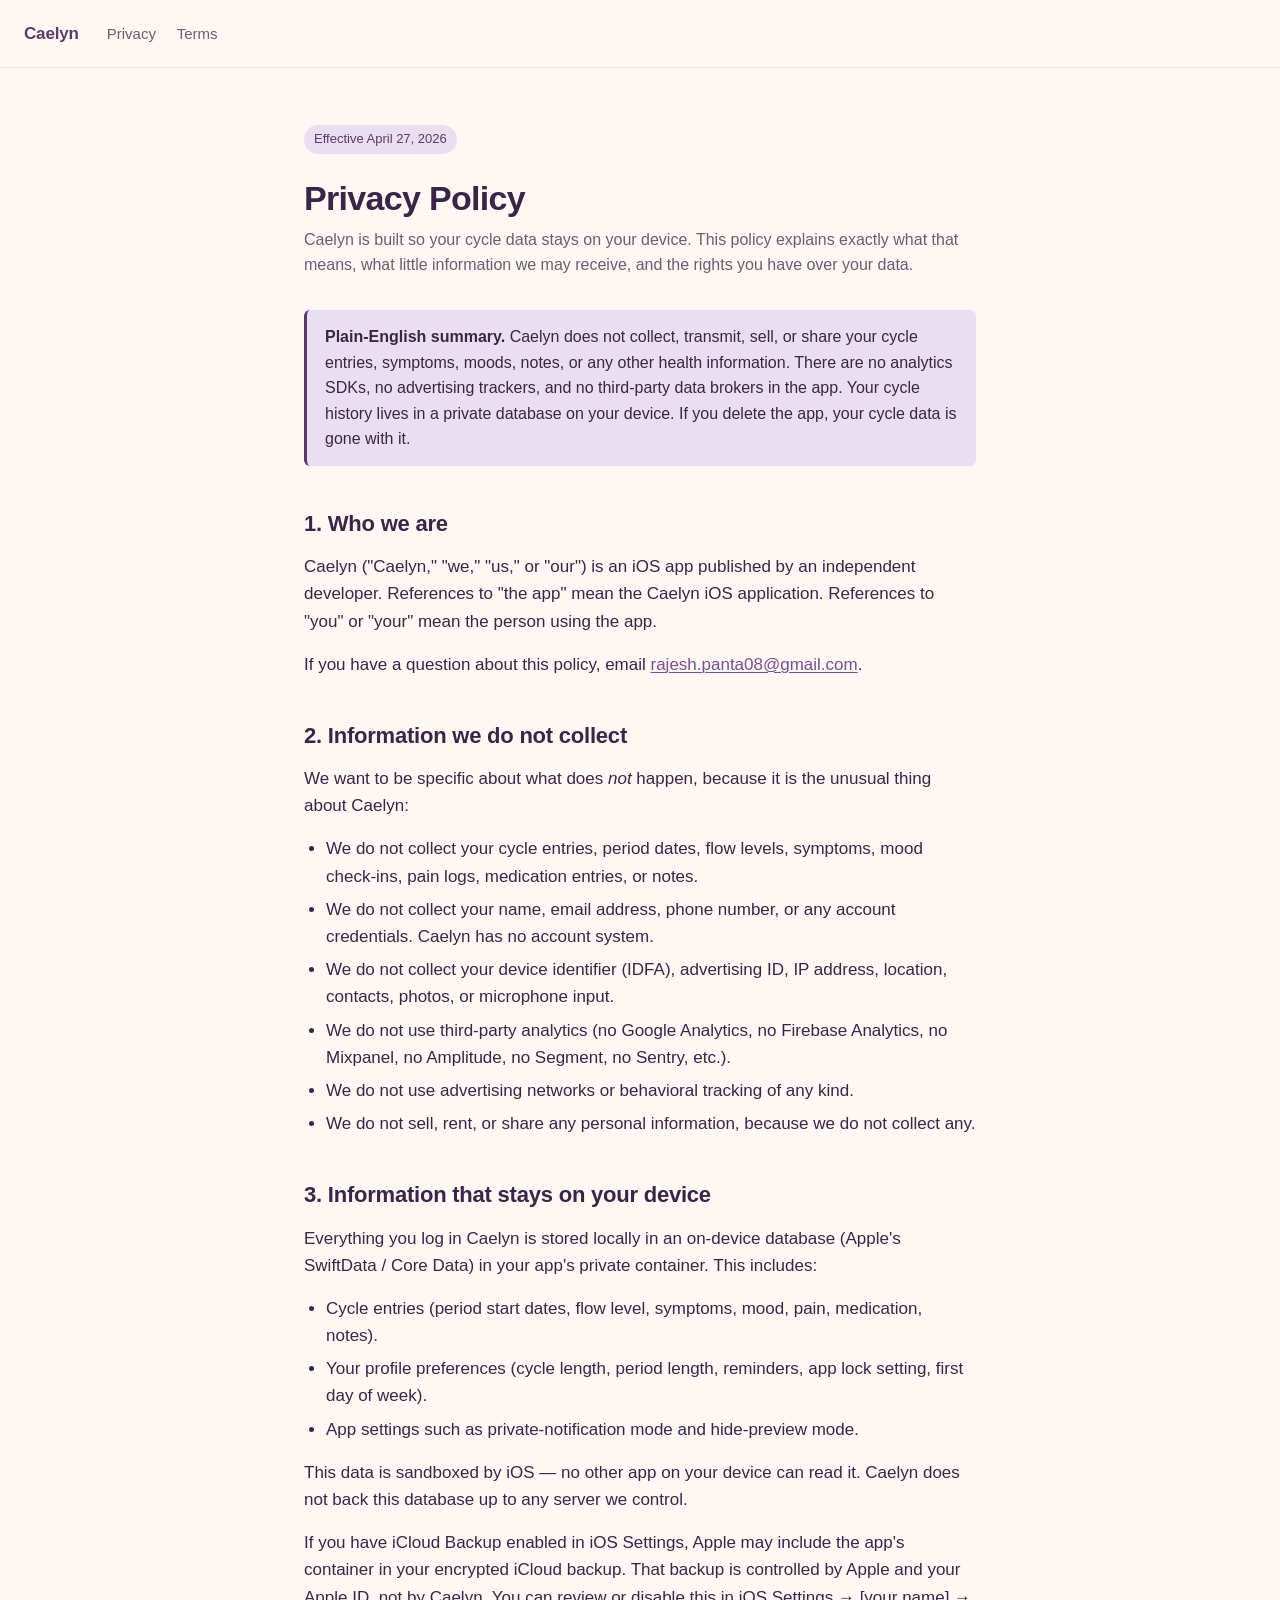
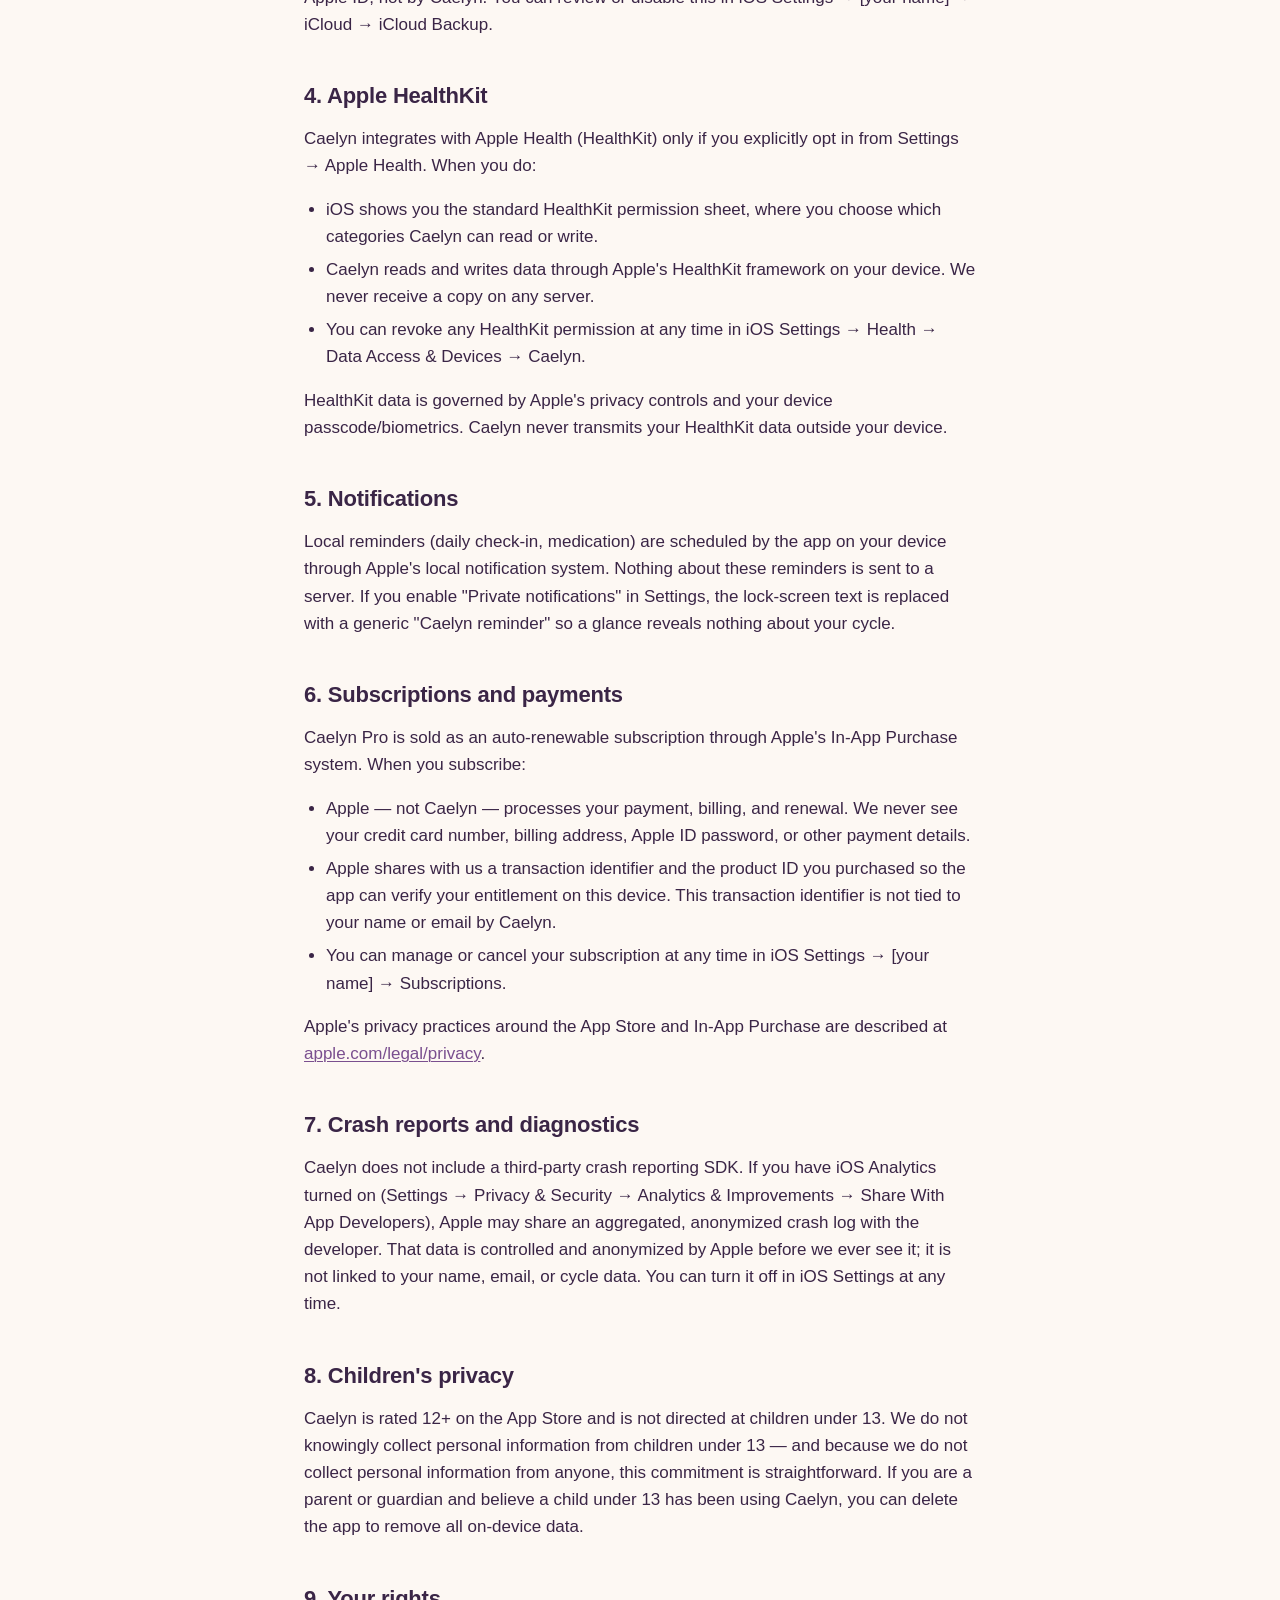
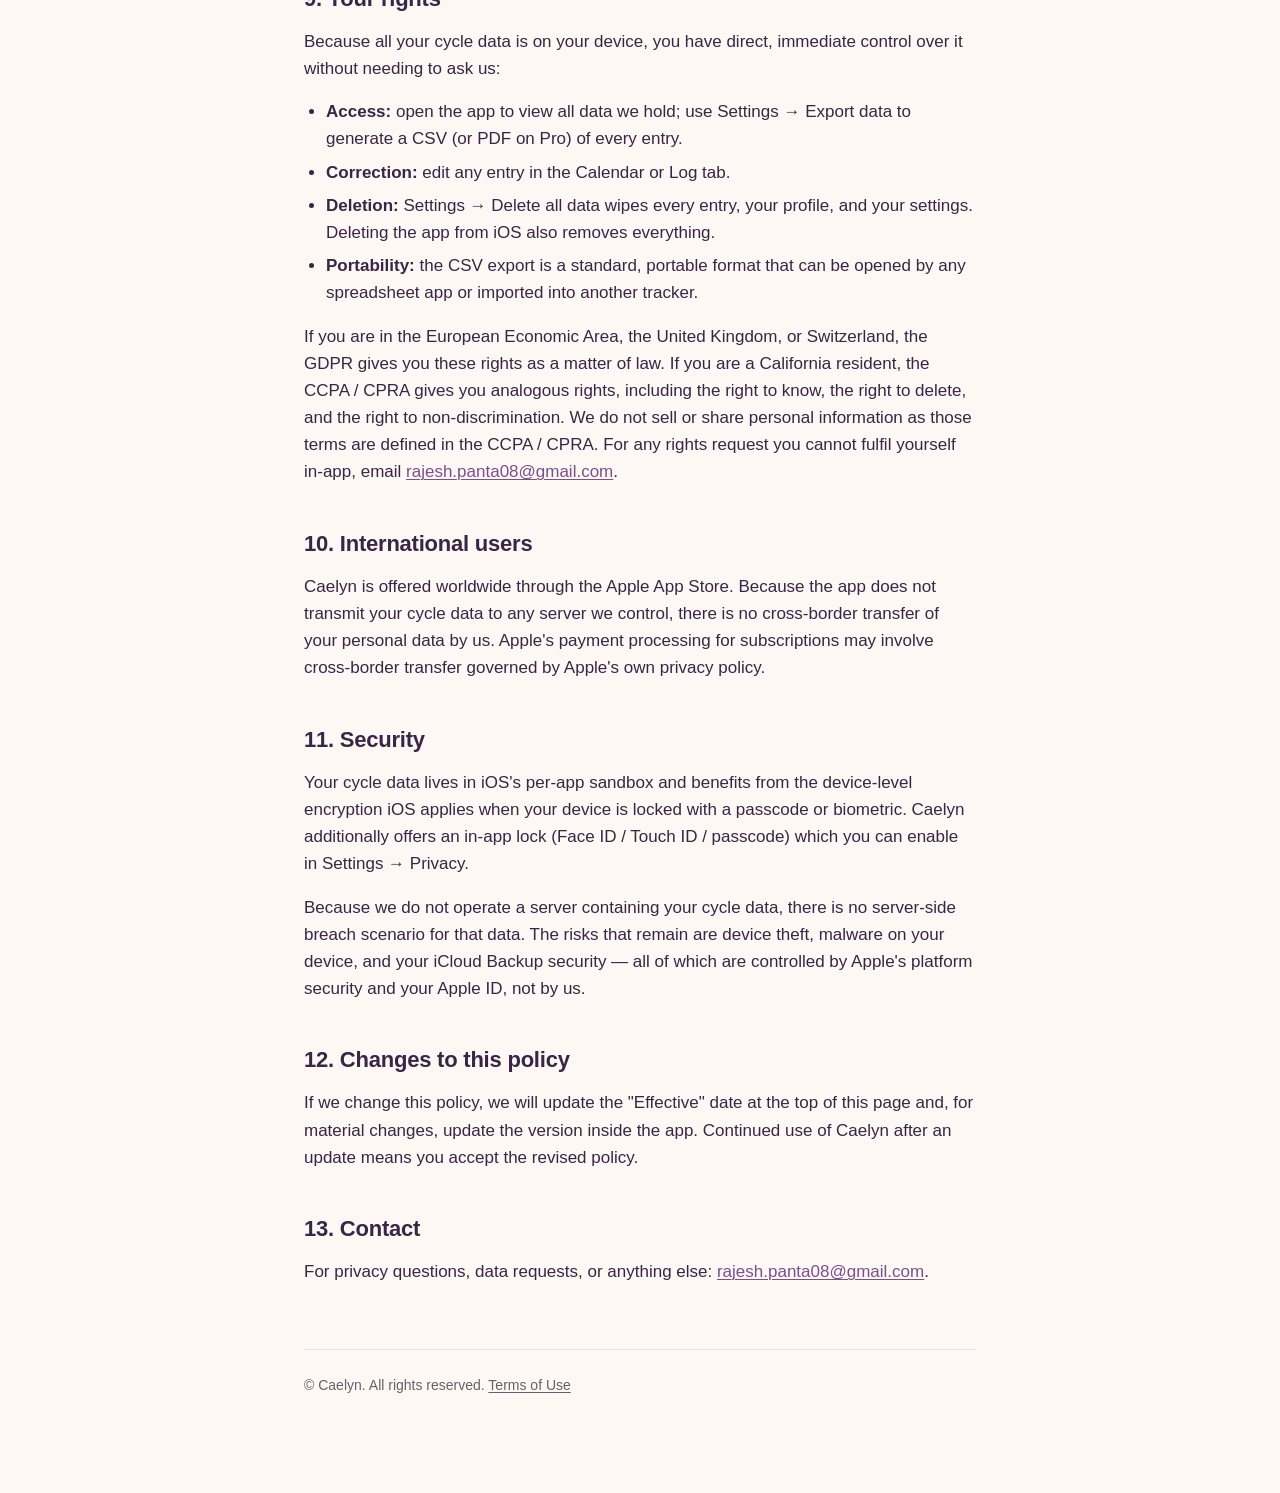
==== docs/privacy.html @ 25d85b69 "Rebrand Mavie → Caelyn + TestFlight readiness + GitHub Pages legal docs - Rename target, types, file" ====
<!DOCTYPE html>
<html lang="en">
<head>
  <meta charset="utf-8">
  <meta name="viewport" content="width=device-width, initial-scale=1">
  <title>Privacy Policy — Caelyn</title>
  <link rel="stylesheet" href="style.css">
</head>
<body>
  <header class="top">
    <a href="./" class="brand">Caelyn</a>
    <nav>
      <a href="privacy.html">Privacy</a>
      <a href="terms.html">Terms</a>
    </nav>
  </header>
  <main>
    <span class="effective">Effective April 27, 2026</span>
    <h1>Privacy Policy</h1>
    <p class="lede">Caelyn is built so your cycle data stays on your device. This policy explains exactly what that means, what little information we may receive, and the rights you have over your data.</p>

    <div class="callout">
      <strong>Plain‑English summary.</strong> Caelyn does not collect, transmit, sell, or share your cycle entries, symptoms, moods, notes, or any other health information. There are no analytics SDKs, no advertising trackers, and no third‑party data brokers in the app. Your cycle history lives in a private database on your device. If you delete the app, your cycle data is gone with it.
    </div>

    <h2>1. Who we are</h2>
    <p>Caelyn ("Caelyn," "we," "us," or "our") is an iOS app published by an independent developer. References to "the app" mean the Caelyn iOS application. References to "you" or "your" mean the person using the app.</p>
    <p>If you have a question about this policy, email <a href="mailto:rajesh.panta08@gmail.com">rajesh.panta08@gmail.com</a>.</p>

    <h2>2. Information we do not collect</h2>
    <p>We want to be specific about what does <em>not</em> happen, because it is the unusual thing about Caelyn:</p>
    <ul>
      <li>We do not collect your cycle entries, period dates, flow levels, symptoms, mood check‑ins, pain logs, medication entries, or notes.</li>
      <li>We do not collect your name, email address, phone number, or any account credentials. Caelyn has no account system.</li>
      <li>We do not collect your device identifier (IDFA), advertising ID, IP address, location, contacts, photos, or microphone input.</li>
      <li>We do not use third‑party analytics (no Google Analytics, no Firebase Analytics, no Mixpanel, no Amplitude, no Segment, no Sentry, etc.).</li>
      <li>We do not use advertising networks or behavioral tracking of any kind.</li>
      <li>We do not sell, rent, or share any personal information, because we do not collect any.</li>
    </ul>

    <h2>3. Information that stays on your device</h2>
    <p>Everything you log in Caelyn is stored locally in an on‑device database (Apple's SwiftData / Core Data) in your app's private container. This includes:</p>
    <ul>
      <li>Cycle entries (period start dates, flow level, symptoms, mood, pain, medication, notes).</li>
      <li>Your profile preferences (cycle length, period length, reminders, app lock setting, first day of week).</li>
      <li>App settings such as private‑notification mode and hide‑preview mode.</li>
    </ul>
    <p>This data is sandboxed by iOS — no other app on your device can read it. Caelyn does not back this database up to any server we control.</p>
    <p>If you have iCloud Backup enabled in iOS Settings, Apple may include the app's container in your encrypted iCloud backup. That backup is controlled by Apple and your Apple ID, not by Caelyn. You can review or disable this in iOS Settings → [your name] → iCloud → iCloud Backup.</p>

    <h2>4. Apple HealthKit</h2>
    <p>Caelyn integrates with Apple Health (HealthKit) only if you explicitly opt in from Settings → Apple Health. When you do:</p>
    <ul>
      <li>iOS shows you the standard HealthKit permission sheet, where you choose which categories Caelyn can read or write.</li>
      <li>Caelyn reads and writes data through Apple's HealthKit framework on your device. We never receive a copy on any server.</li>
      <li>You can revoke any HealthKit permission at any time in iOS Settings → Health → Data Access &amp; Devices → Caelyn.</li>
    </ul>
    <p>HealthKit data is governed by Apple's privacy controls and your device passcode/biometrics. Caelyn never transmits your HealthKit data outside your device.</p>

    <h2>5. Notifications</h2>
    <p>Local reminders (daily check‑in, medication) are scheduled by the app on your device through Apple's local notification system. Nothing about these reminders is sent to a server. If you enable "Private notifications" in Settings, the lock‑screen text is replaced with a generic "Caelyn reminder" so a glance reveals nothing about your cycle.</p>

    <h2>6. Subscriptions and payments</h2>
    <p>Caelyn Pro is sold as an auto‑renewable subscription through Apple's In‑App Purchase system. When you subscribe:</p>
    <ul>
      <li>Apple — not Caelyn — processes your payment, billing, and renewal. We never see your credit card number, billing address, Apple ID password, or other payment details.</li>
      <li>Apple shares with us a transaction identifier and the product ID you purchased so the app can verify your entitlement on this device. This transaction identifier is not tied to your name or email by Caelyn.</li>
      <li>You can manage or cancel your subscription at any time in iOS Settings → [your name] → Subscriptions.</li>
    </ul>
    <p>Apple's privacy practices around the App Store and In‑App Purchase are described at <a href="https://www.apple.com/legal/privacy/" target="_blank" rel="noopener">apple.com/legal/privacy</a>.</p>

    <h2>7. Crash reports and diagnostics</h2>
    <p>Caelyn does not include a third‑party crash reporting SDK. If you have iOS Analytics turned on (Settings → Privacy &amp; Security → Analytics &amp; Improvements → Share With App Developers), Apple may share an aggregated, anonymized crash log with the developer. That data is controlled and anonymized by Apple before we ever see it; it is not linked to your name, email, or cycle data. You can turn it off in iOS Settings at any time.</p>

    <h2>8. Children's privacy</h2>
    <p>Caelyn is rated 12+ on the App Store and is not directed at children under 13. We do not knowingly collect personal information from children under 13 — and because we do not collect personal information from anyone, this commitment is straightforward. If you are a parent or guardian and believe a child under 13 has been using Caelyn, you can delete the app to remove all on‑device data.</p>

    <h2>9. Your rights</h2>
    <p>Because all your cycle data is on your device, you have direct, immediate control over it without needing to ask us:</p>
    <ul>
      <li><strong>Access:</strong> open the app to view all data we hold; use Settings → Export data to generate a CSV (or PDF on Pro) of every entry.</li>
      <li><strong>Correction:</strong> edit any entry in the Calendar or Log tab.</li>
      <li><strong>Deletion:</strong> Settings → Delete all data wipes every entry, your profile, and your settings. Deleting the app from iOS also removes everything.</li>
      <li><strong>Portability:</strong> the CSV export is a standard, portable format that can be opened by any spreadsheet app or imported into another tracker.</li>
    </ul>
    <p>If you are in the European Economic Area, the United Kingdom, or Switzerland, the GDPR gives you these rights as a matter of law. If you are a California resident, the CCPA / CPRA gives you analogous rights, including the right to know, the right to delete, and the right to non‑discrimination. We do not sell or share personal information as those terms are defined in the CCPA / CPRA. For any rights request you cannot fulfil yourself in‑app, email <a href="mailto:rajesh.panta08@gmail.com">rajesh.panta08@gmail.com</a>.</p>

    <h2>10. International users</h2>
    <p>Caelyn is offered worldwide through the Apple App Store. Because the app does not transmit your cycle data to any server we control, there is no cross‑border transfer of your personal data by us. Apple's payment processing for subscriptions may involve cross‑border transfer governed by Apple's own privacy policy.</p>

    <h2>11. Security</h2>
    <p>Your cycle data lives in iOS's per‑app sandbox and benefits from the device‑level encryption iOS applies when your device is locked with a passcode or biometric. Caelyn additionally offers an in‑app lock (Face ID / Touch ID / passcode) which you can enable in Settings → Privacy.</p>
    <p>Because we do not operate a server containing your cycle data, there is no server‑side breach scenario for that data. The risks that remain are device theft, malware on your device, and your iCloud Backup security — all of which are controlled by Apple's platform security and your Apple ID, not by us.</p>

    <h2>12. Changes to this policy</h2>
    <p>If we change this policy, we will update the "Effective" date at the top of this page and, for material changes, update the version inside the app. Continued use of Caelyn after an update means you accept the revised policy.</p>

    <h2>13. Contact</h2>
    <p>For privacy questions, data requests, or anything else: <a href="mailto:rajesh.panta08@gmail.com">rajesh.panta08@gmail.com</a>.</p>

    <footer>
      © Caelyn. All rights reserved. <a href="terms.html">Terms of Use</a>
    </footer>
  </main>
</body>
</html>
---- docs/style.css ----
/* Caelyn legal docs — minimal, readable, mobile-first. */
:root {
  --plum: #5b3a6b;
  --plum-deep: #3a2546;
  --cream: #fdf8f3;
  --lavender: #e9dff0;
  --rule: #ece2e8;
  --muted: #6b5d6e;
  --link: #7a4f8f;
}

* { box-sizing: border-box; }

html, body {
  margin: 0;
  padding: 0;
  background: var(--cream);
  color: var(--plum-deep);
  font-family: -apple-system, BlinkMacSystemFont, "Segoe UI", Roboto, "Helvetica Neue", Arial, sans-serif;
  font-size: 17px;
  line-height: 1.6;
  -webkit-font-smoothing: antialiased;
  -moz-osx-font-smoothing: grayscale;
}

main {
  max-width: 720px;
  margin: 0 auto;
  padding: 56px 24px 96px;
}

header.top {
  display: flex;
  align-items: center;
  gap: 12px;
  padding: 20px 24px;
  border-bottom: 1px solid var(--rule);
  background: rgba(253, 248, 243, 0.85);
  backdrop-filter: saturate(160%) blur(12px);
  -webkit-backdrop-filter: saturate(160%) blur(12px);
  position: sticky;
  top: 0;
  z-index: 10;
}

header.top .brand {
  font-weight: 600;
  color: var(--plum);
  text-decoration: none;
  letter-spacing: -0.01em;
}

header.top nav a {
  color: var(--muted);
  text-decoration: none;
  margin-left: 16px;
  font-size: 15px;
}

header.top nav a:hover { color: var(--plum); }

h1 {
  font-size: 34px;
  line-height: 1.2;
  margin: 0 0 8px;
  letter-spacing: -0.02em;
  font-weight: 600;
  color: var(--plum-deep);
}

.lede {
  color: var(--muted);
  font-size: 16px;
  margin: 0 0 32px;
}

.effective {
  display: inline-block;
  padding: 4px 10px;
  border-radius: 999px;
  background: var(--lavender);
  color: var(--plum);
  font-size: 13px;
  font-weight: 500;
  margin-bottom: 24px;
}

h2 {
  font-size: 22px;
  margin: 40px 0 12px;
  letter-spacing: -0.01em;
  font-weight: 600;
  color: var(--plum-deep);
}

h3 {
  font-size: 17px;
  margin: 24px 0 8px;
  font-weight: 600;
  color: var(--plum-deep);
}

p, ul, ol { margin: 0 0 16px; }

ul, ol { padding-left: 22px; }
li { margin-bottom: 6px; }

a {
  color: var(--link);
  text-decoration: underline;
  text-decoration-thickness: 1px;
  text-underline-offset: 2px;
}

a:hover { text-decoration-thickness: 2px; }

strong { color: var(--plum-deep); font-weight: 600; }

.callout {
  border-left: 3px solid var(--plum);
  background: var(--lavender);
  padding: 14px 18px;
  border-radius: 6px;
  margin: 20px 0;
  font-size: 16px;
  color: var(--plum-deep);
}

footer {
  margin-top: 64px;
  padding-top: 24px;
  border-top: 1px solid var(--rule);
  color: var(--muted);
  font-size: 14px;
}

footer a { color: var(--muted); }

@media (max-width: 520px) {
  main { padding: 32px 18px 64px; }
  h1 { font-size: 28px; }
  h2 { font-size: 19px; }
  body { font-size: 16px; }
}
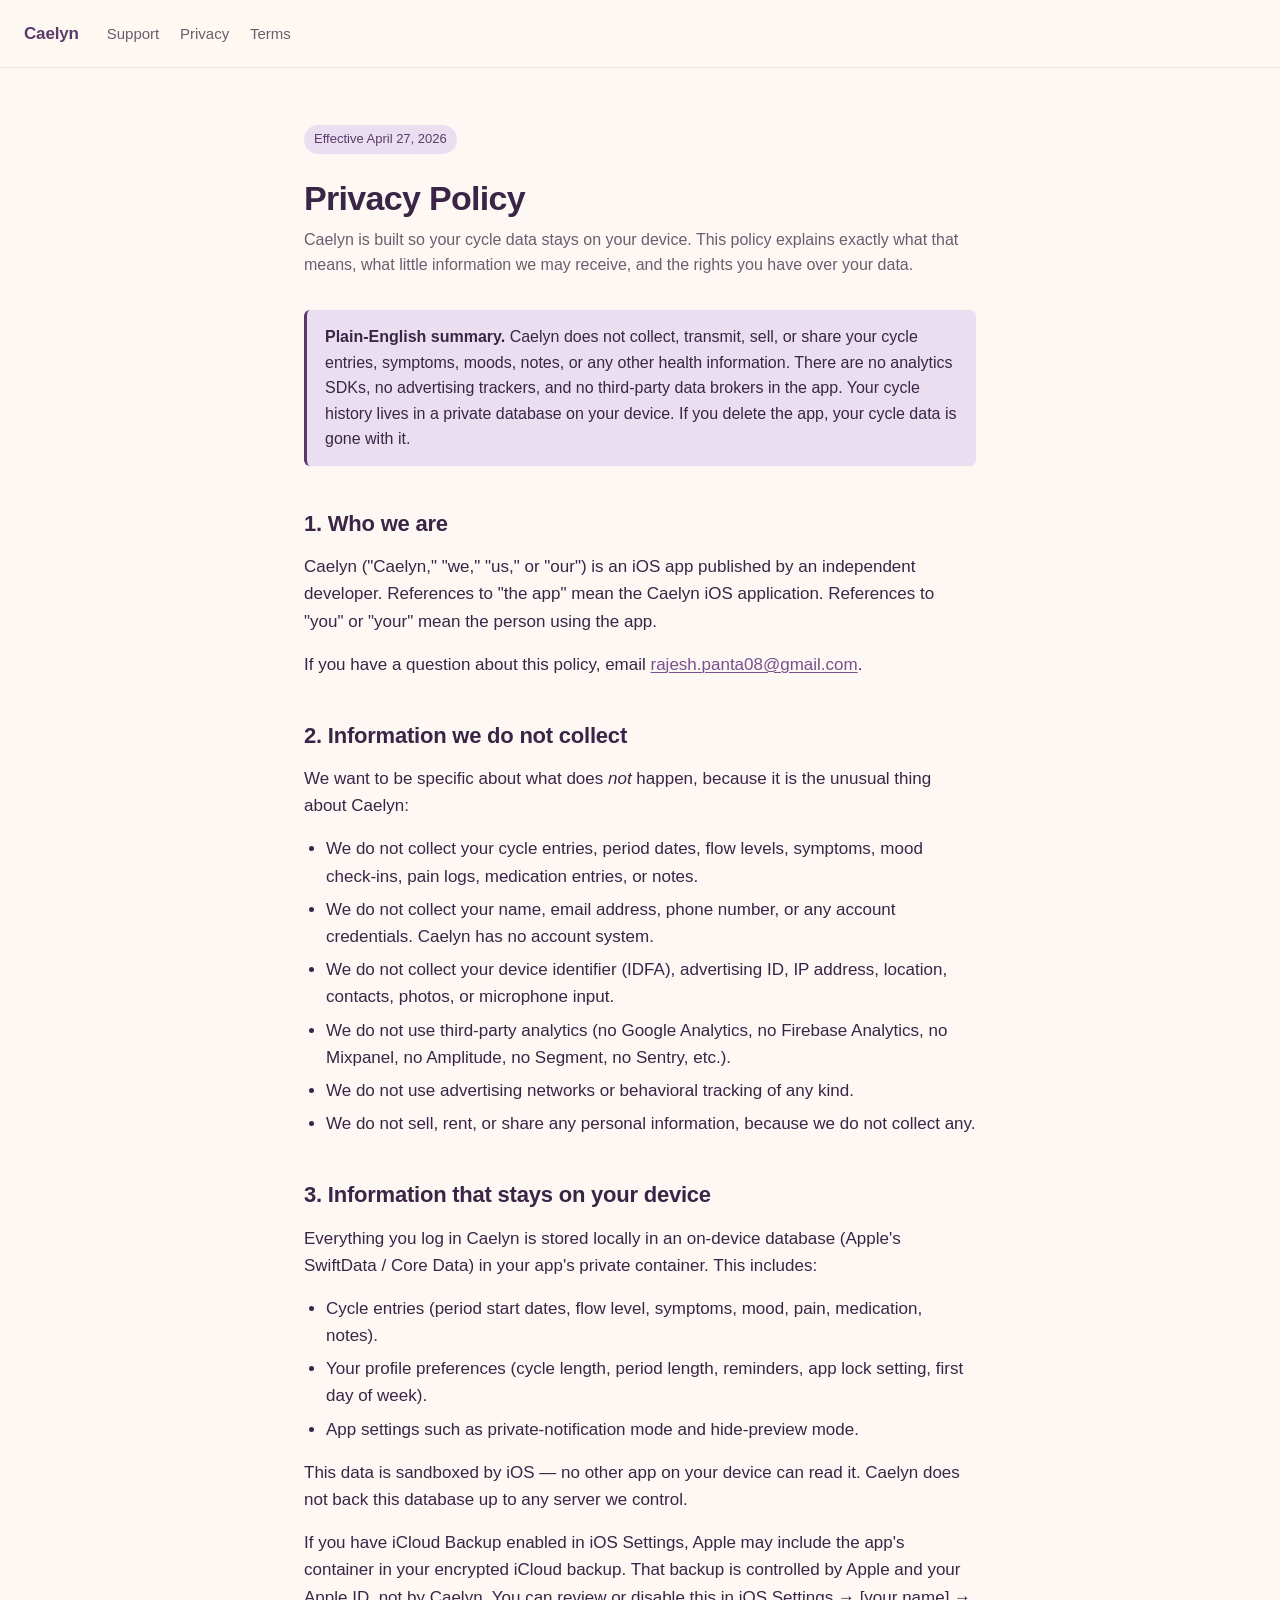
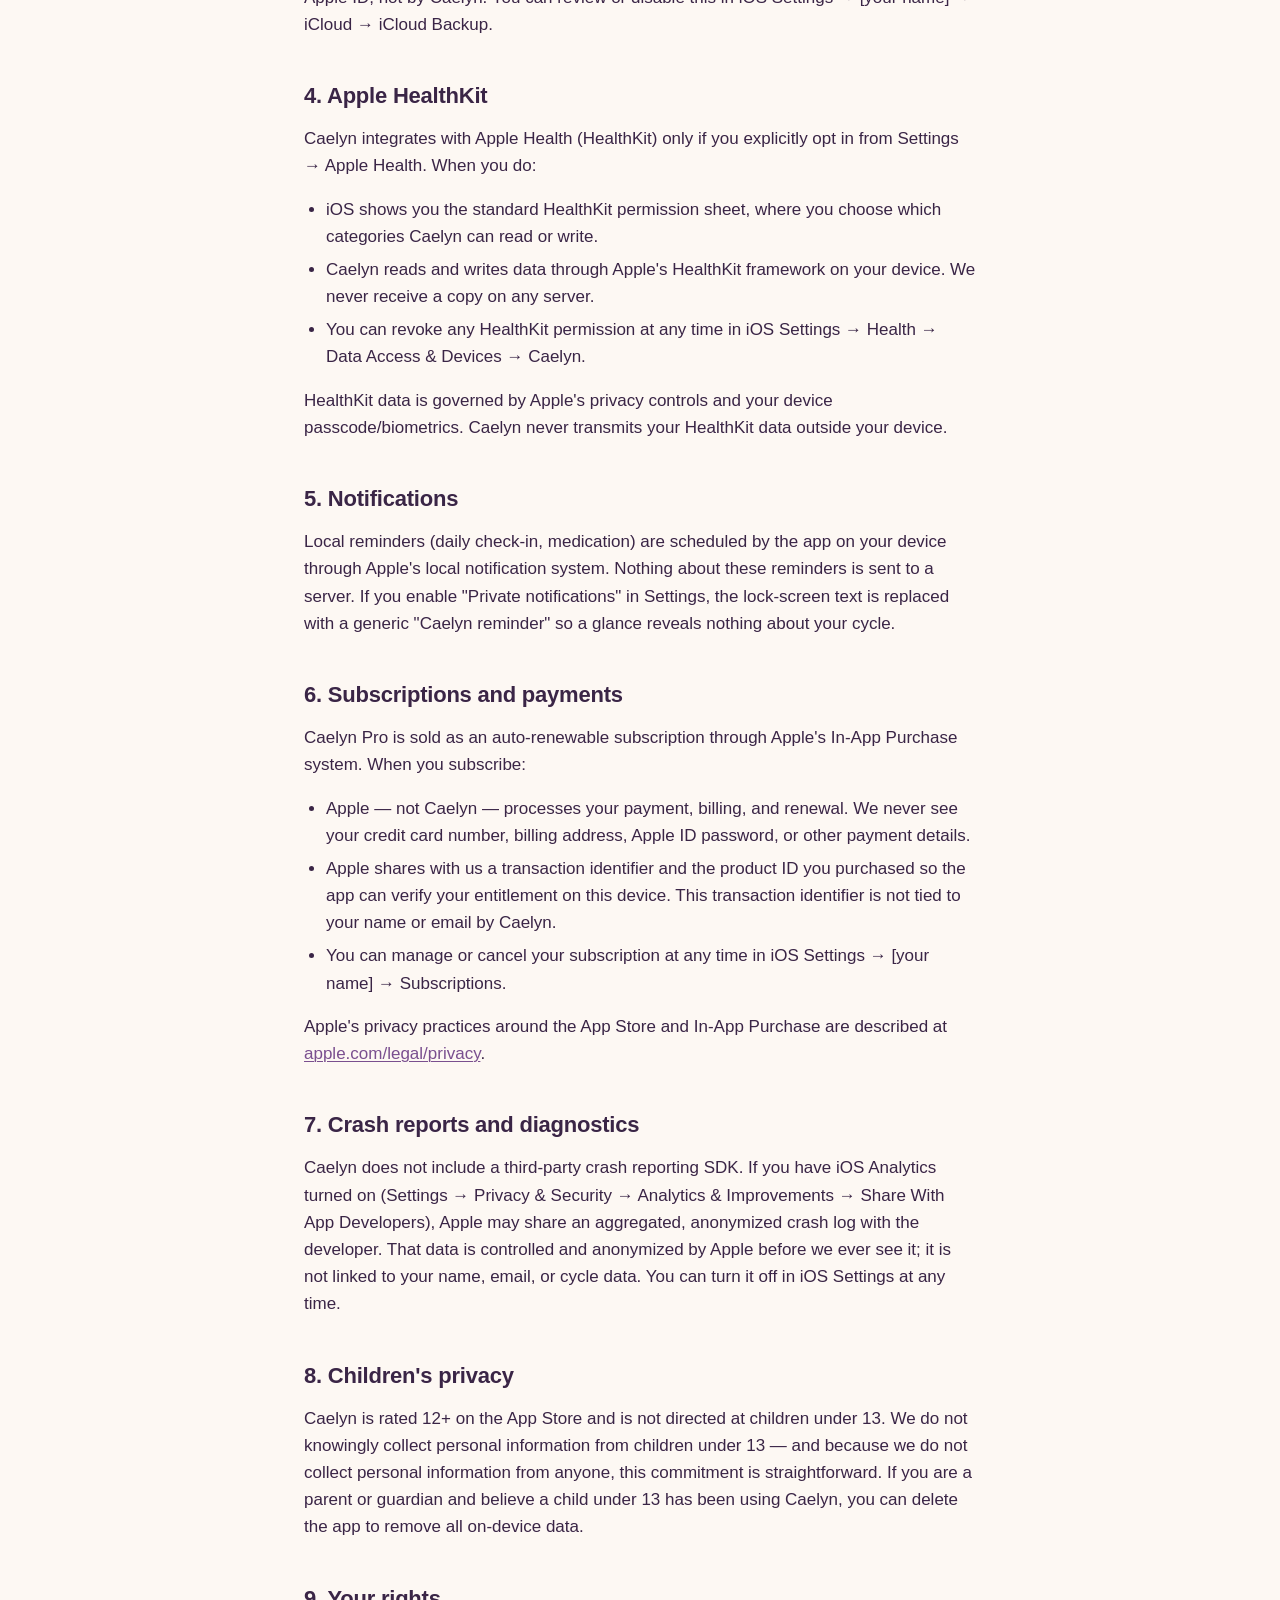
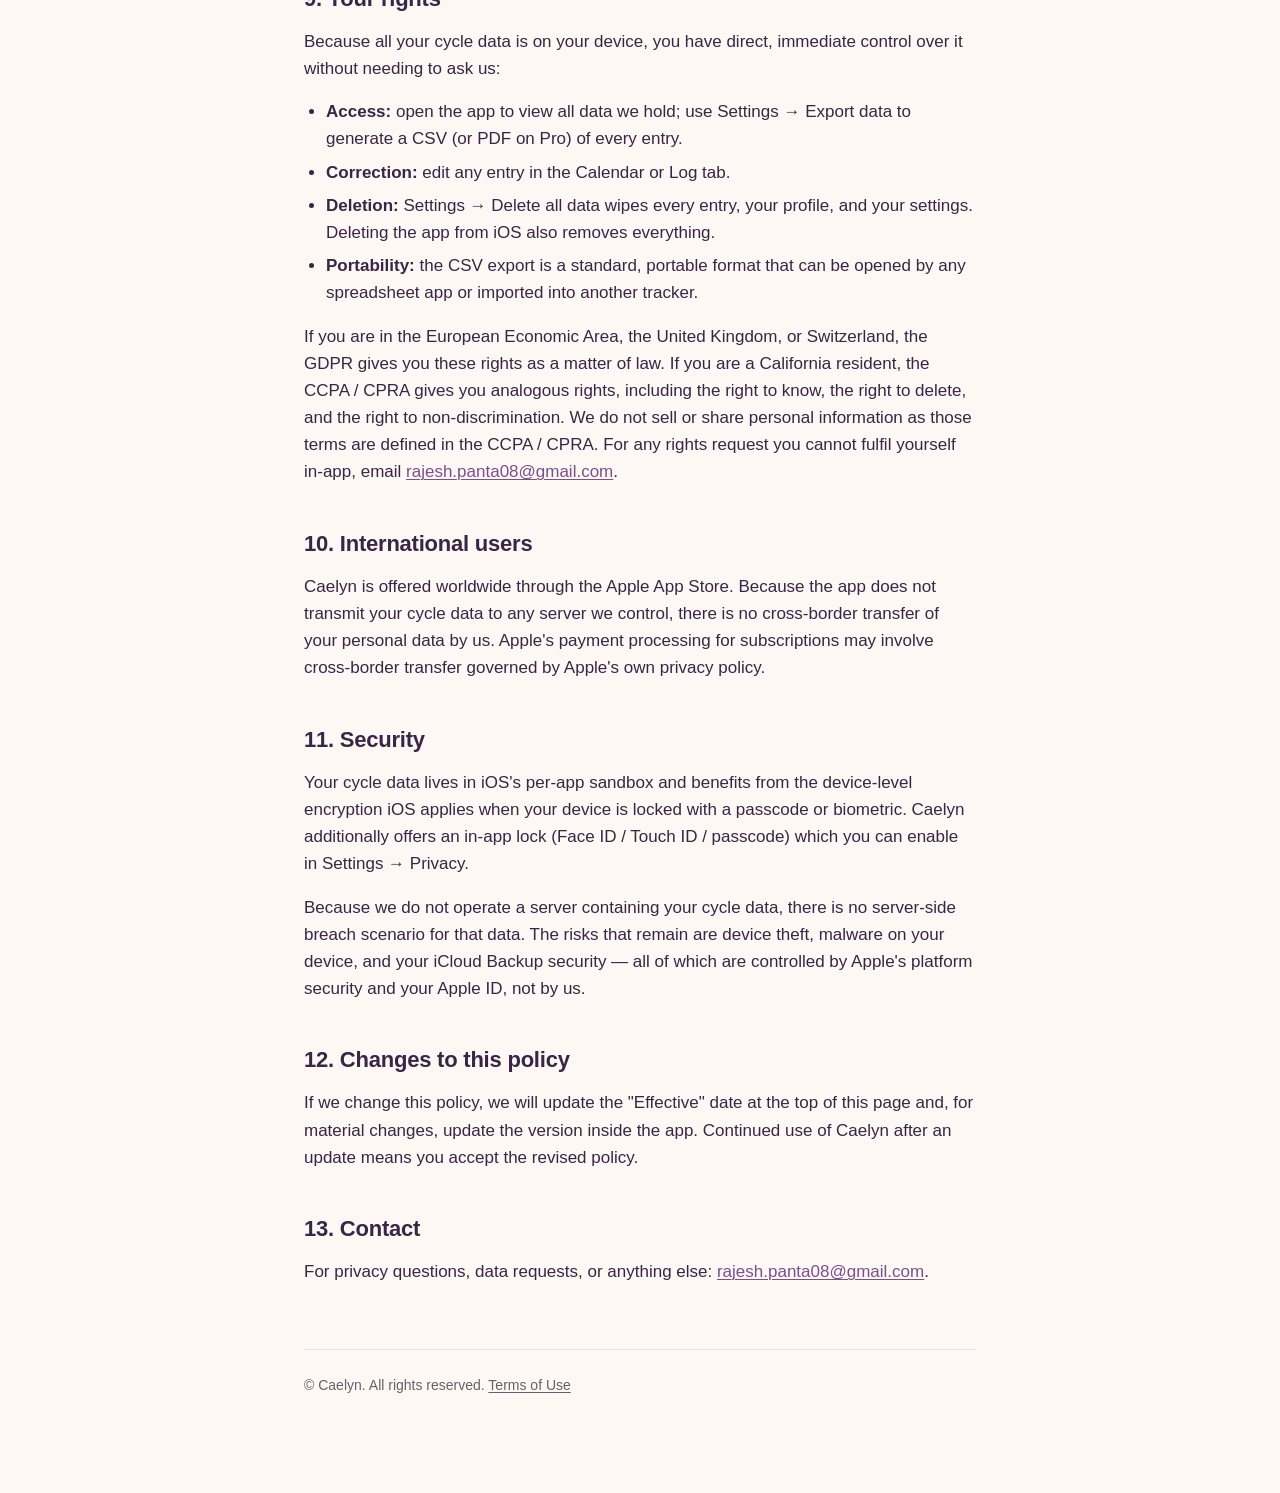
==== commit 4ea74cb8: "Distribution polish: support page, truthful upsell copy, accurate README - Add docs/support.html wit" ====
--- a/docs/privacy.html
+++ b/docs/privacy.html
@@ -10,6 +10,7 @@
   <header class="top">
     <a href="./" class="brand">Caelyn</a>
     <nav>
+      <a href="support.html">Support</a>
       <a href="privacy.html">Privacy</a>
       <a href="terms.html">Terms</a>
     </nav>
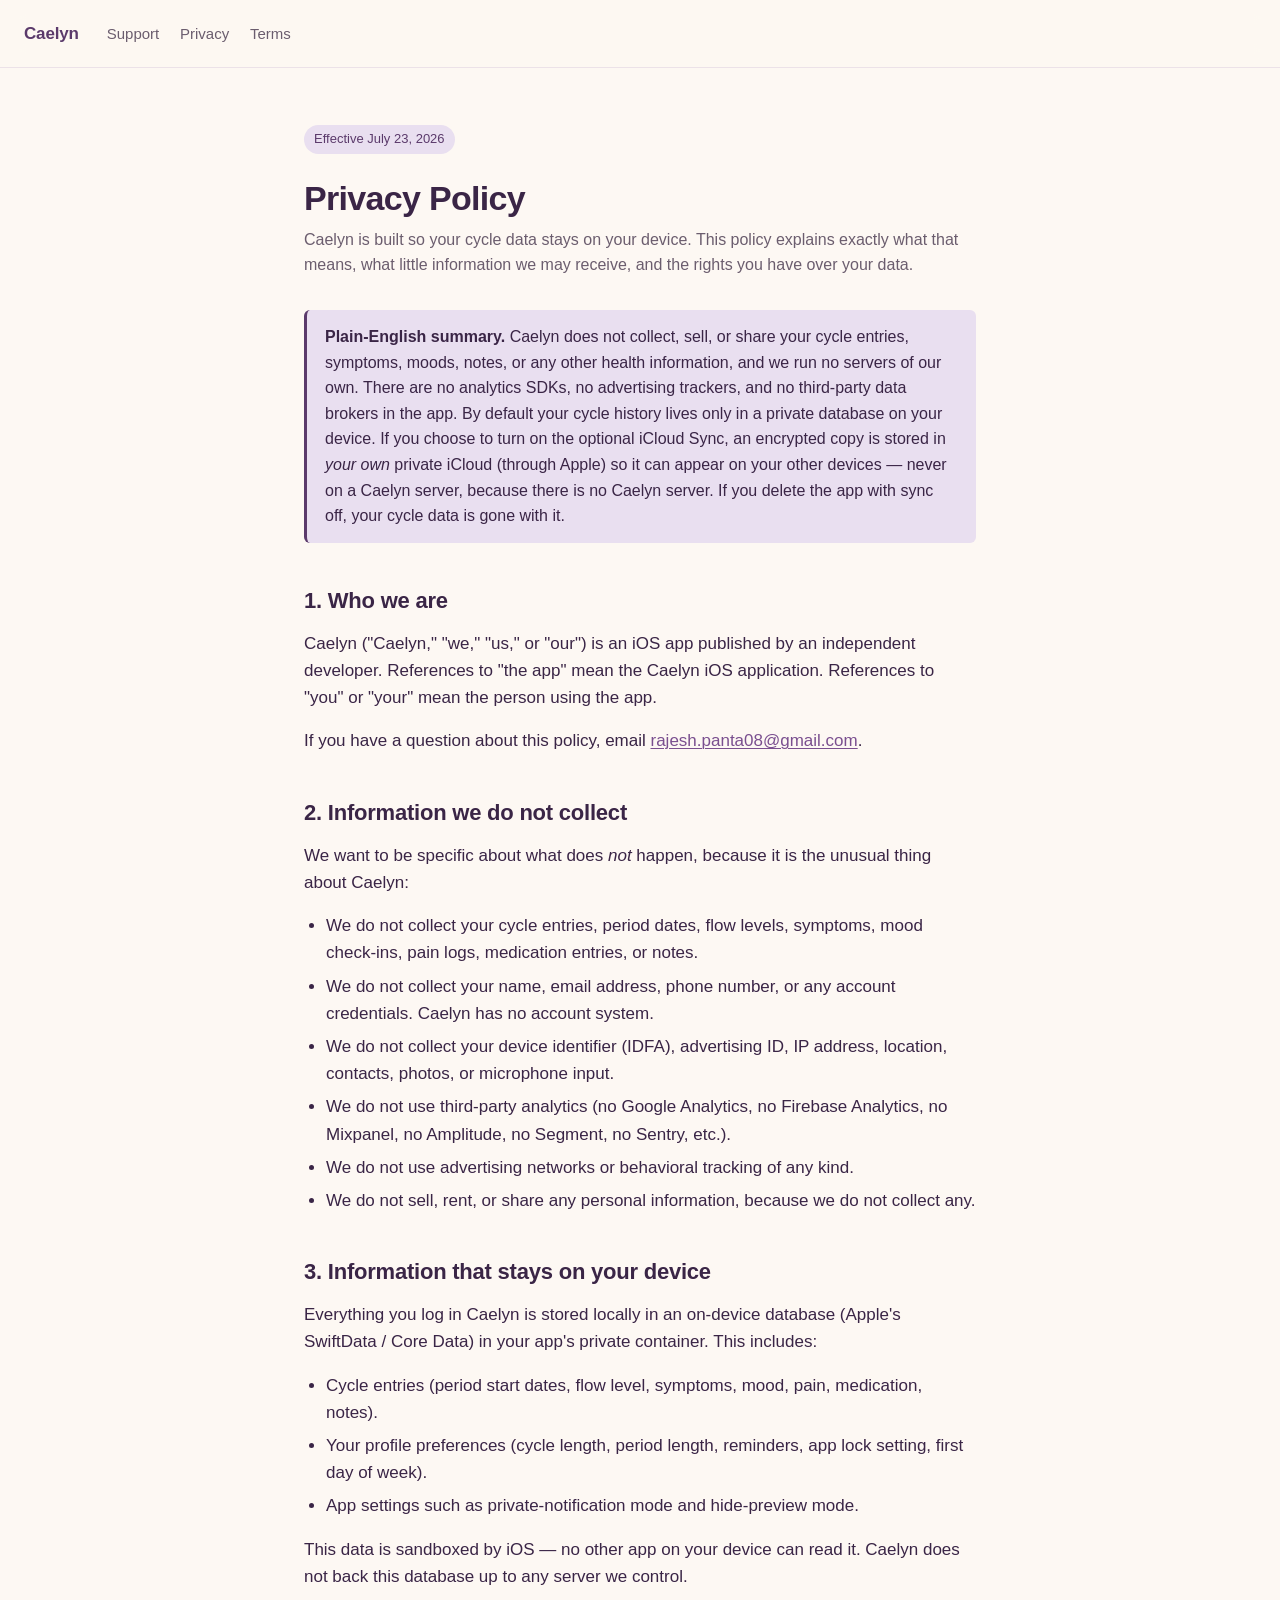
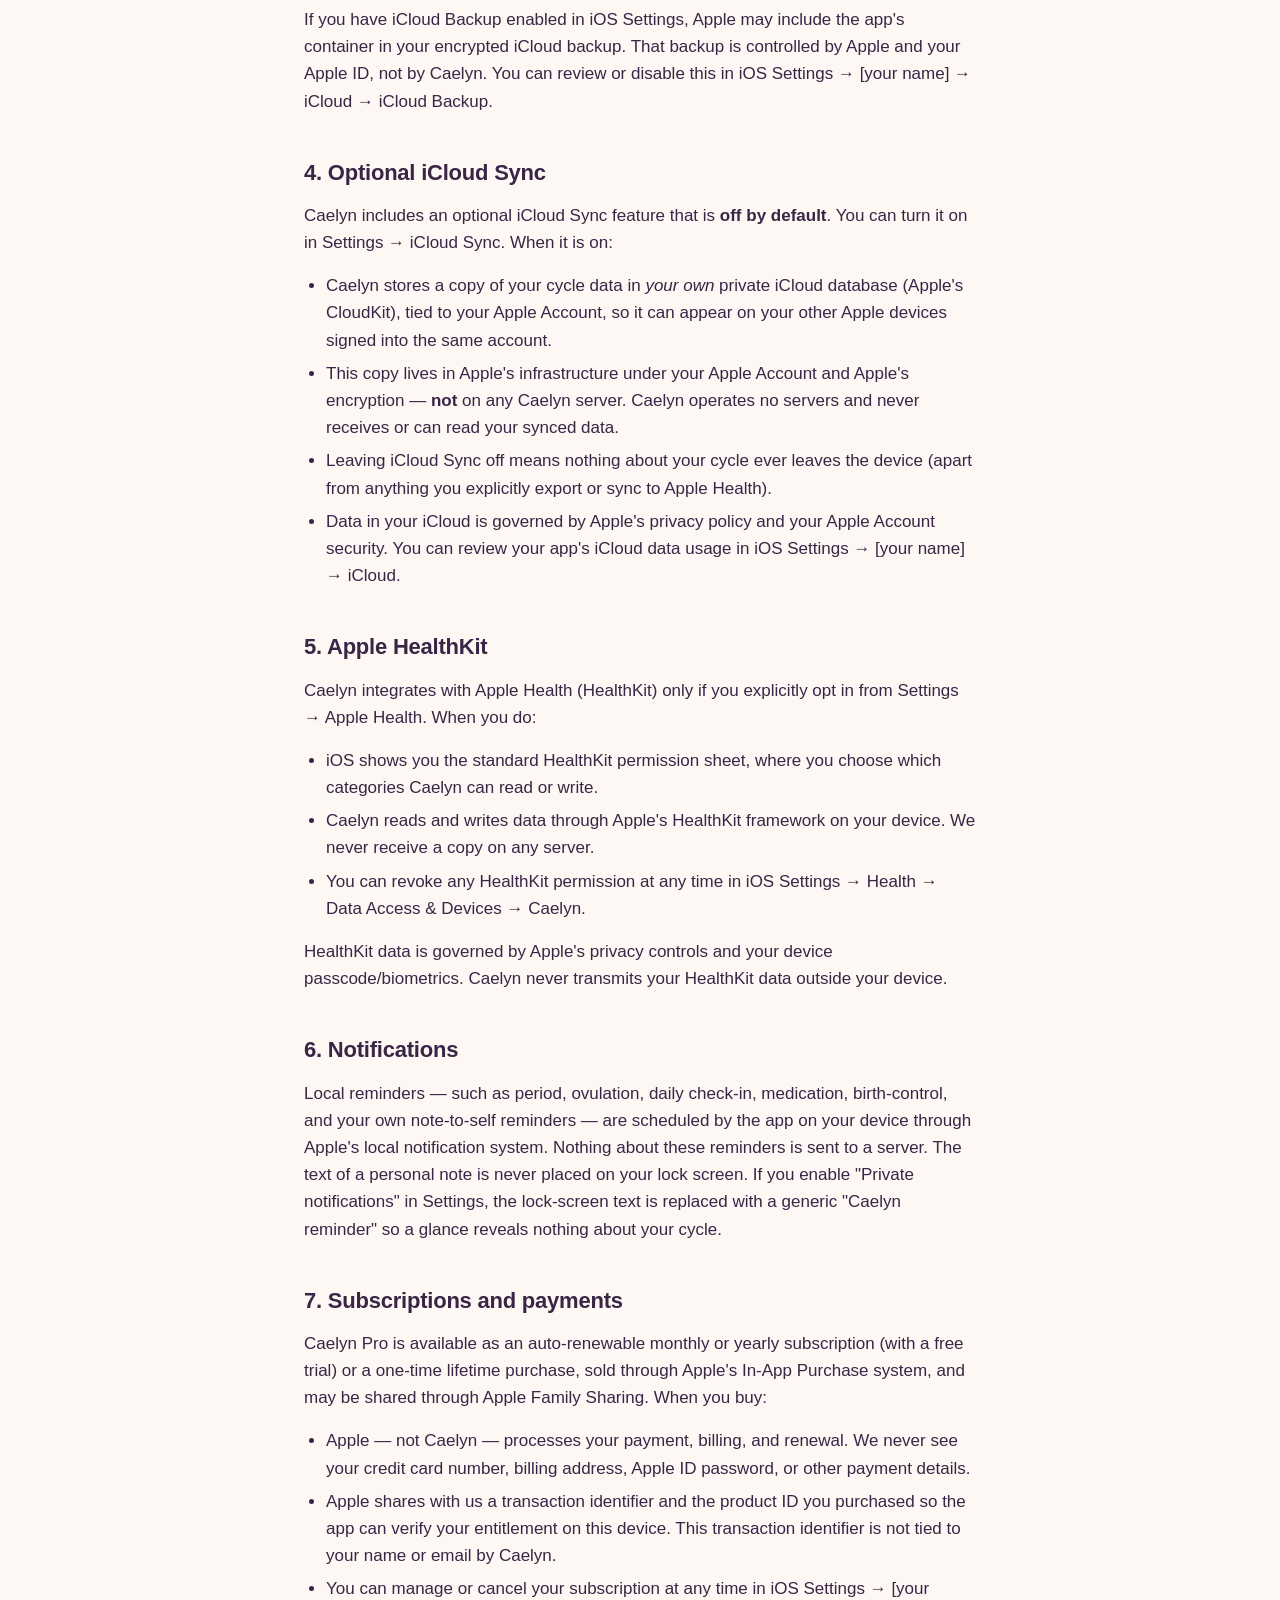
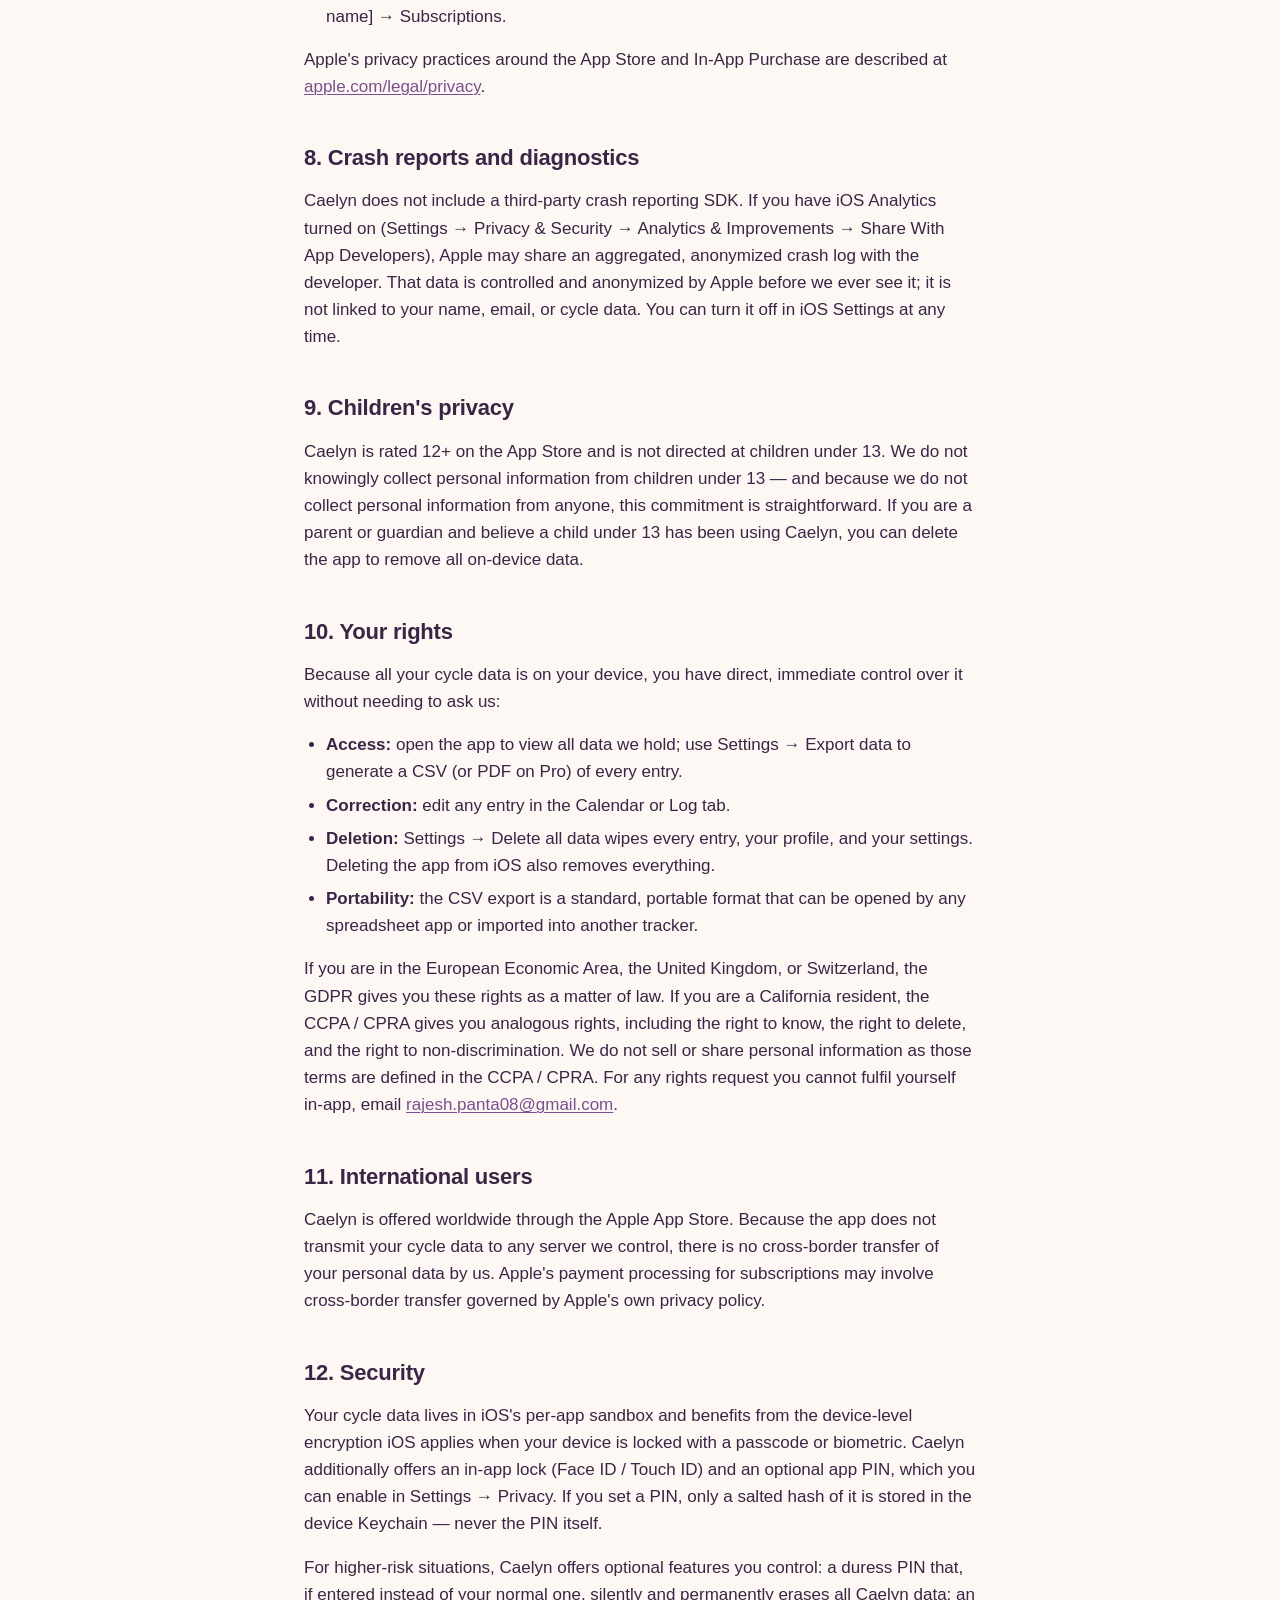
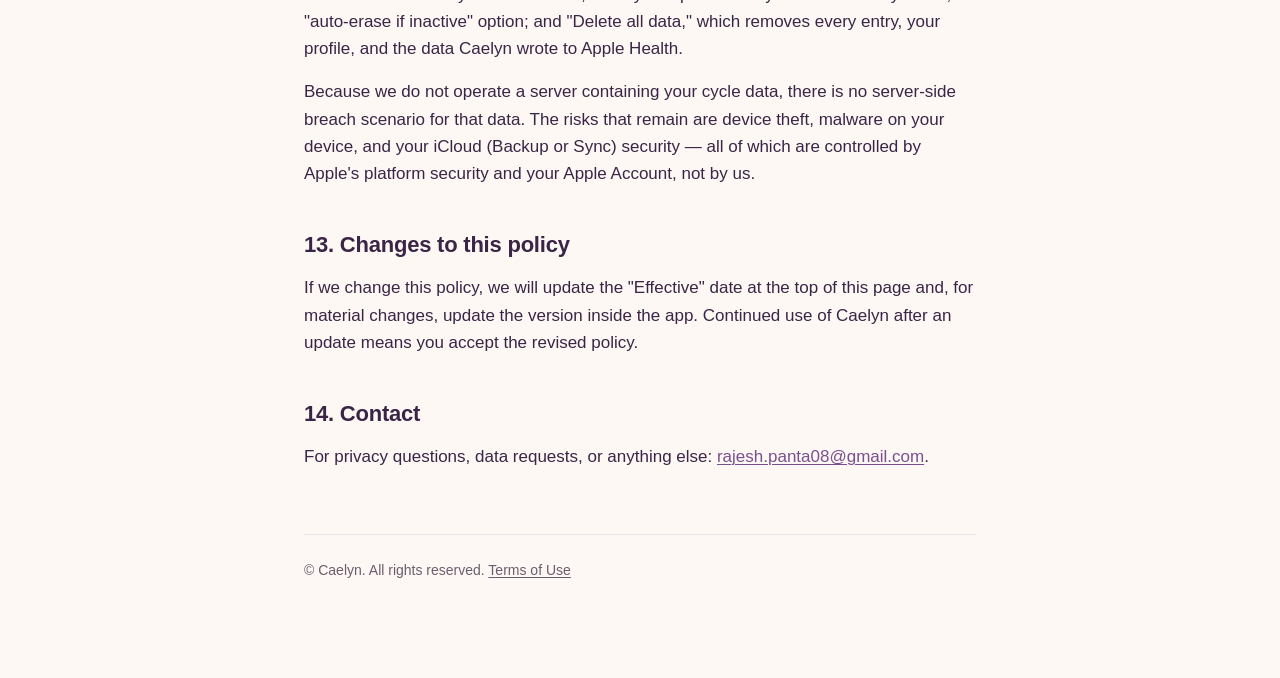
==== commit 2ad09a76: "Update legal/support pages to match the shipped app + document migration policy Legal pages (docs/*." ====
--- a/docs/privacy.html
+++ b/docs/privacy.html
@@ -16,12 +16,12 @@
     </nav>
   </header>
   <main>
-    <span class="effective">Effective April 27, 2026</span>
+    <span class="effective">Effective July 23, 2026</span>
     <h1>Privacy Policy</h1>
     <p class="lede">Caelyn is built so your cycle data stays on your device. This policy explains exactly what that means, what little information we may receive, and the rights you have over your data.</p>
 
     <div class="callout">
-      <strong>Plain‑English summary.</strong> Caelyn does not collect, transmit, sell, or share your cycle entries, symptoms, moods, notes, or any other health information. There are no analytics SDKs, no advertising trackers, and no third‑party data brokers in the app. Your cycle history lives in a private database on your device. If you delete the app, your cycle data is gone with it.
+      <strong>Plain‑English summary.</strong> Caelyn does not collect, sell, or share your cycle entries, symptoms, moods, notes, or any other health information, and we run no servers of our own. There are no analytics SDKs, no advertising trackers, and no third‑party data brokers in the app. By default your cycle history lives only in a private database on your device. If you choose to turn on the optional iCloud Sync, an encrypted copy is stored in <em>your own</em> private iCloud (through Apple) so it can appear on your other devices — never on a Caelyn server, because there is no Caelyn server. If you delete the app with sync off, your cycle data is gone with it.
     </div>
 
     <h2>1. Who we are</h2>
@@ -49,7 +49,16 @@
     <p>This data is sandboxed by iOS — no other app on your device can read it. Caelyn does not back this database up to any server we control.</p>
     <p>If you have iCloud Backup enabled in iOS Settings, Apple may include the app's container in your encrypted iCloud backup. That backup is controlled by Apple and your Apple ID, not by Caelyn. You can review or disable this in iOS Settings → [your name] → iCloud → iCloud Backup.</p>
 
-    <h2>4. Apple HealthKit</h2>
+    <h2>4. Optional iCloud Sync</h2>
+    <p>Caelyn includes an optional iCloud Sync feature that is <strong>off by default</strong>. You can turn it on in Settings → iCloud Sync. When it is on:</p>
+    <ul>
+      <li>Caelyn stores a copy of your cycle data in <em>your own</em> private iCloud database (Apple's CloudKit), tied to your Apple Account, so it can appear on your other Apple devices signed into the same account.</li>
+      <li>This copy lives in Apple's infrastructure under your Apple Account and Apple's encryption — <strong>not</strong> on any Caelyn server. Caelyn operates no servers and never receives or can read your synced data.</li>
+      <li>Leaving iCloud Sync off means nothing about your cycle ever leaves the device (apart from anything you explicitly export or sync to Apple Health).</li>
+      <li>Data in your iCloud is governed by Apple's privacy policy and your Apple Account security. You can review your app's iCloud data usage in iOS Settings → [your name] → iCloud.</li>
+    </ul>
+
+    <h2>5. Apple HealthKit</h2>
     <p>Caelyn integrates with Apple Health (HealthKit) only if you explicitly opt in from Settings → Apple Health. When you do:</p>
     <ul>
       <li>iOS shows you the standard HealthKit permission sheet, where you choose which categories Caelyn can read or write.</li>
@@ -58,11 +67,11 @@
     </ul>
     <p>HealthKit data is governed by Apple's privacy controls and your device passcode/biometrics. Caelyn never transmits your HealthKit data outside your device.</p>
 
-    <h2>5. Notifications</h2>
-    <p>Local reminders (daily check‑in, medication) are scheduled by the app on your device through Apple's local notification system. Nothing about these reminders is sent to a server. If you enable "Private notifications" in Settings, the lock‑screen text is replaced with a generic "Caelyn reminder" so a glance reveals nothing about your cycle.</p>
+    <h2>6. Notifications</h2>
+    <p>Local reminders — such as period, ovulation, daily check‑in, medication, birth‑control, and your own note‑to‑self reminders — are scheduled by the app on your device through Apple's local notification system. Nothing about these reminders is sent to a server. The text of a personal note is never placed on your lock screen. If you enable "Private notifications" in Settings, the lock‑screen text is replaced with a generic "Caelyn reminder" so a glance reveals nothing about your cycle.</p>
 
-    <h2>6. Subscriptions and payments</h2>
-    <p>Caelyn Pro is sold as an auto‑renewable subscription through Apple's In‑App Purchase system. When you subscribe:</p>
+    <h2>7. Subscriptions and payments</h2>
+    <p>Caelyn Pro is available as an auto‑renewable monthly or yearly subscription (with a free trial) or a one‑time lifetime purchase, sold through Apple's In‑App Purchase system, and may be shared through Apple Family Sharing. When you buy:</p>
     <ul>
       <li>Apple — not Caelyn — processes your payment, billing, and renewal. We never see your credit card number, billing address, Apple ID password, or other payment details.</li>
       <li>Apple shares with us a transaction identifier and the product ID you purchased so the app can verify your entitlement on this device. This transaction identifier is not tied to your name or email by Caelyn.</li>
@@ -70,13 +79,13 @@
     </ul>
     <p>Apple's privacy practices around the App Store and In‑App Purchase are described at <a href="https://www.apple.com/legal/privacy/" target="_blank" rel="noopener">apple.com/legal/privacy</a>.</p>
 
-    <h2>7. Crash reports and diagnostics</h2>
+    <h2>8. Crash reports and diagnostics</h2>
     <p>Caelyn does not include a third‑party crash reporting SDK. If you have iOS Analytics turned on (Settings → Privacy &amp; Security → Analytics &amp; Improvements → Share With App Developers), Apple may share an aggregated, anonymized crash log with the developer. That data is controlled and anonymized by Apple before we ever see it; it is not linked to your name, email, or cycle data. You can turn it off in iOS Settings at any time.</p>
 
-    <h2>8. Children's privacy</h2>
+    <h2>9. Children's privacy</h2>
     <p>Caelyn is rated 12+ on the App Store and is not directed at children under 13. We do not knowingly collect personal information from children under 13 — and because we do not collect personal information from anyone, this commitment is straightforward. If you are a parent or guardian and believe a child under 13 has been using Caelyn, you can delete the app to remove all on‑device data.</p>
 
-    <h2>9. Your rights</h2>
+    <h2>10. Your rights</h2>
     <p>Because all your cycle data is on your device, you have direct, immediate control over it without needing to ask us:</p>
     <ul>
       <li><strong>Access:</strong> open the app to view all data we hold; use Settings → Export data to generate a CSV (or PDF on Pro) of every entry.</li>
@@ -86,17 +95,18 @@
     </ul>
     <p>If you are in the European Economic Area, the United Kingdom, or Switzerland, the GDPR gives you these rights as a matter of law. If you are a California resident, the CCPA / CPRA gives you analogous rights, including the right to know, the right to delete, and the right to non‑discrimination. We do not sell or share personal information as those terms are defined in the CCPA / CPRA. For any rights request you cannot fulfil yourself in‑app, email <a href="mailto:rajesh.panta08@gmail.com">rajesh.panta08@gmail.com</a>.</p>
 
-    <h2>10. International users</h2>
+    <h2>11. International users</h2>
     <p>Caelyn is offered worldwide through the Apple App Store. Because the app does not transmit your cycle data to any server we control, there is no cross‑border transfer of your personal data by us. Apple's payment processing for subscriptions may involve cross‑border transfer governed by Apple's own privacy policy.</p>
 
-    <h2>11. Security</h2>
-    <p>Your cycle data lives in iOS's per‑app sandbox and benefits from the device‑level encryption iOS applies when your device is locked with a passcode or biometric. Caelyn additionally offers an in‑app lock (Face ID / Touch ID / passcode) which you can enable in Settings → Privacy.</p>
-    <p>Because we do not operate a server containing your cycle data, there is no server‑side breach scenario for that data. The risks that remain are device theft, malware on your device, and your iCloud Backup security — all of which are controlled by Apple's platform security and your Apple ID, not by us.</p>
+    <h2>12. Security</h2>
+    <p>Your cycle data lives in iOS's per‑app sandbox and benefits from the device‑level encryption iOS applies when your device is locked with a passcode or biometric. Caelyn additionally offers an in‑app lock (Face ID / Touch ID) and an optional app PIN, which you can enable in Settings → Privacy. If you set a PIN, only a salted hash of it is stored in the device Keychain — never the PIN itself.</p>
+    <p>For higher‑risk situations, Caelyn offers optional features you control: a duress PIN that, if entered instead of your normal one, silently and permanently erases all Caelyn data; an "auto‑erase if inactive" option; and "Delete all data," which removes every entry, your profile, and the data Caelyn wrote to Apple Health.</p>
+    <p>Because we do not operate a server containing your cycle data, there is no server‑side breach scenario for that data. The risks that remain are device theft, malware on your device, and your iCloud (Backup or Sync) security — all of which are controlled by Apple's platform security and your Apple Account, not by us.</p>
 
-    <h2>12. Changes to this policy</h2>
+    <h2>13. Changes to this policy</h2>
     <p>If we change this policy, we will update the "Effective" date at the top of this page and, for material changes, update the version inside the app. Continued use of Caelyn after an update means you accept the revised policy.</p>
 
-    <h2>13. Contact</h2>
+    <h2>14. Contact</h2>
     <p>For privacy questions, data requests, or anything else: <a href="mailto:rajesh.panta08@gmail.com">rajesh.panta08@gmail.com</a>.</p>
 
     <footer>
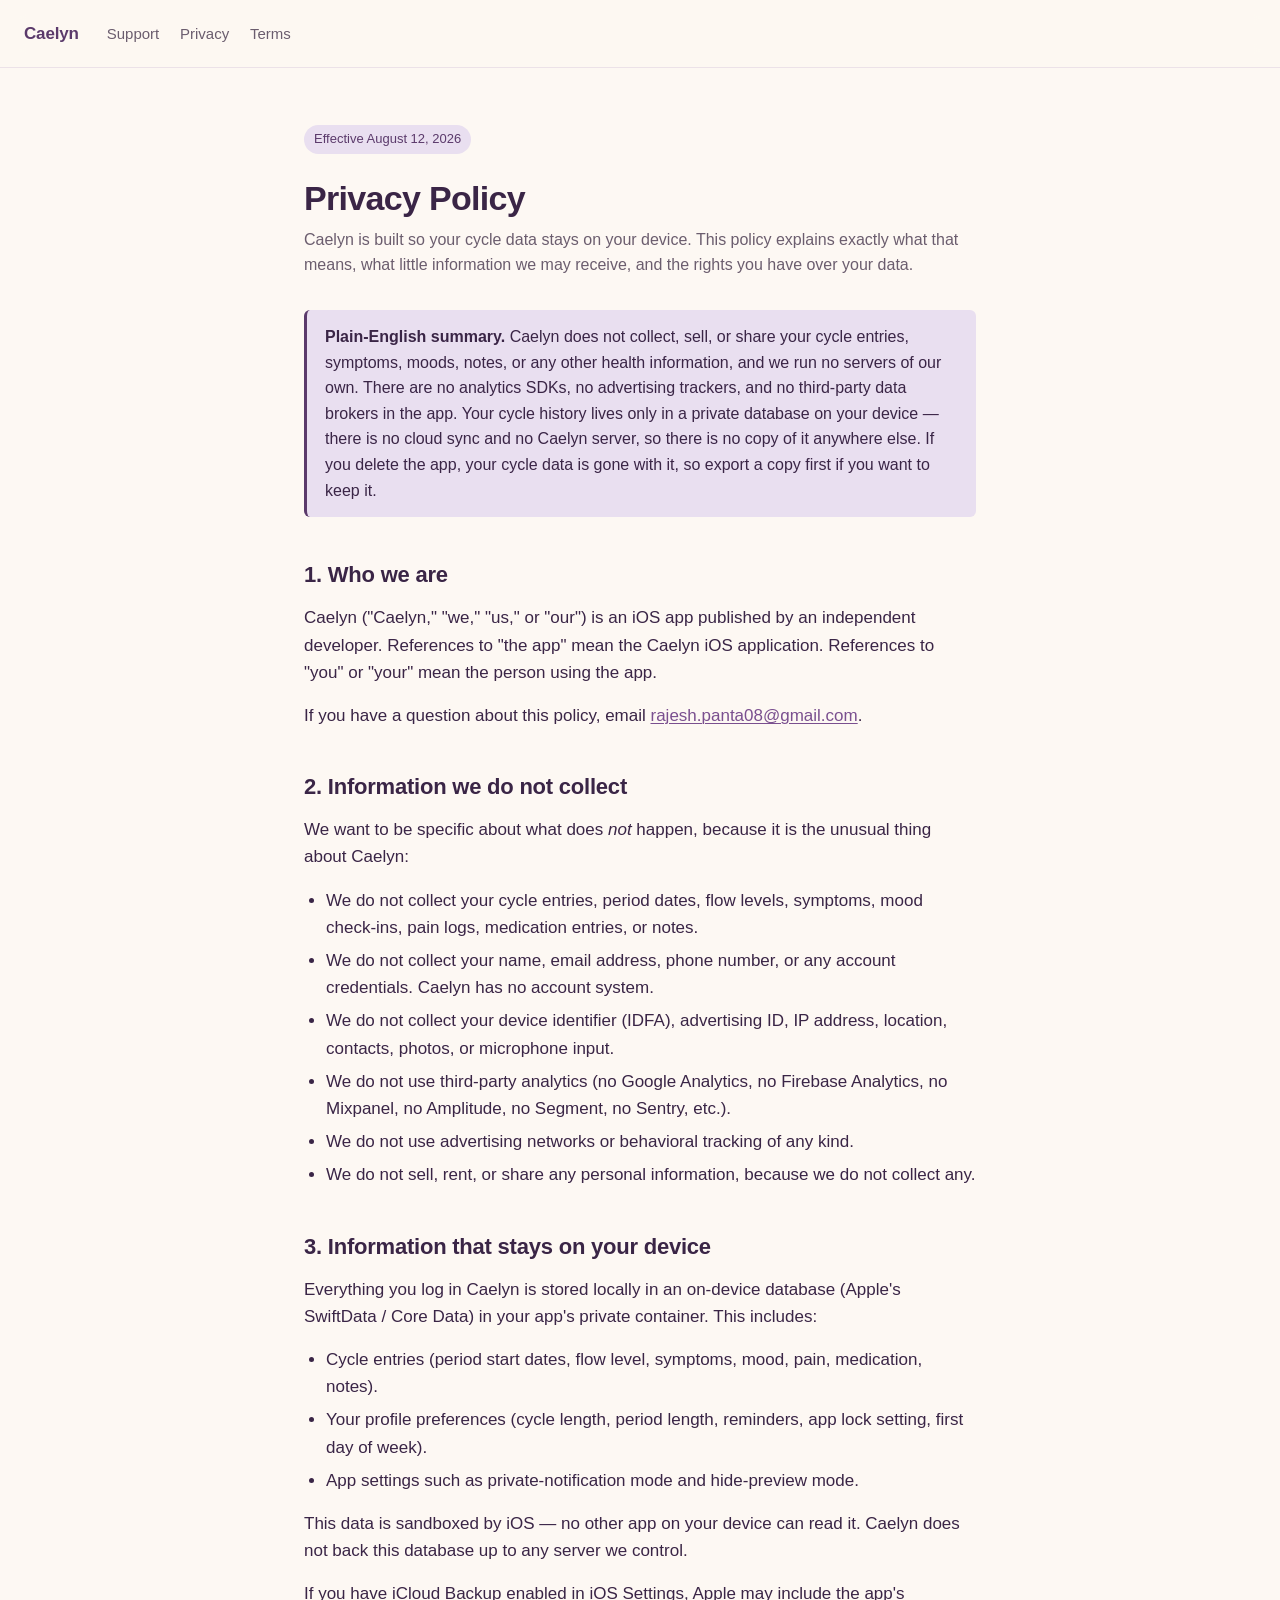
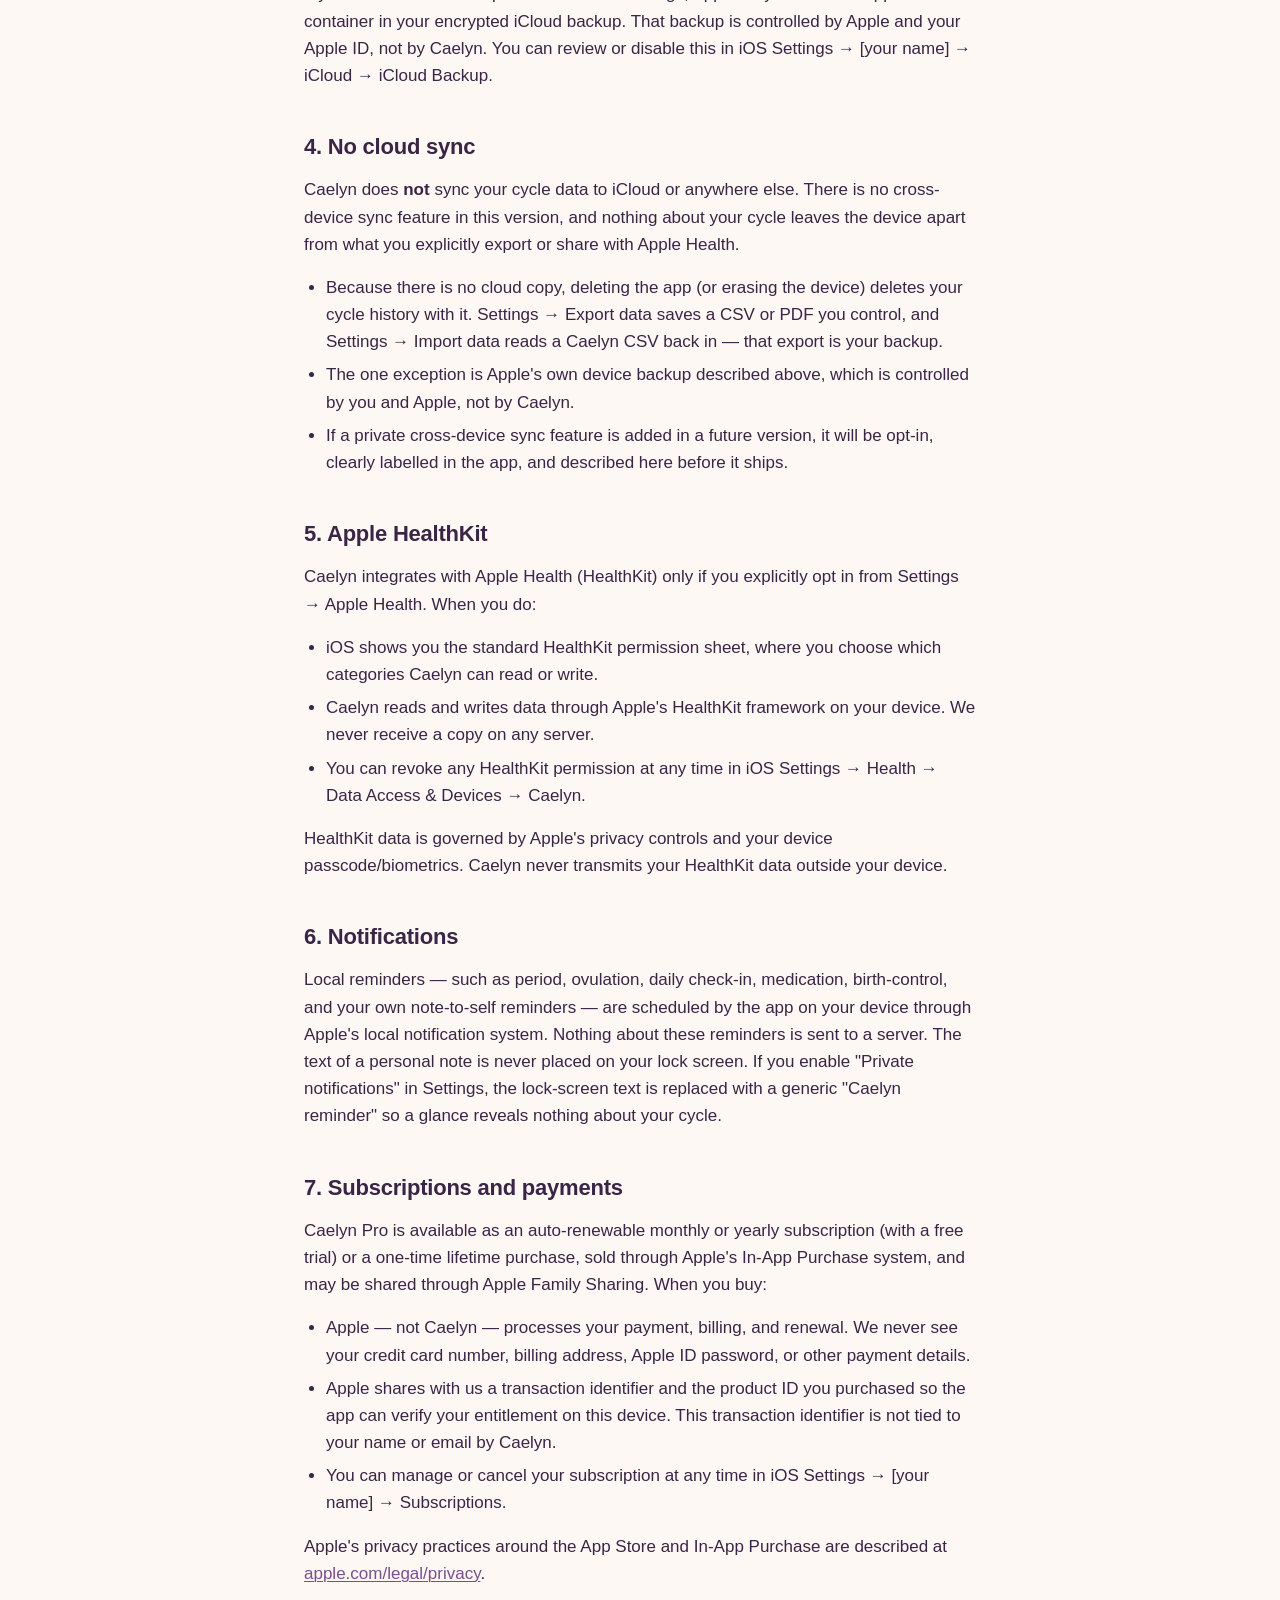
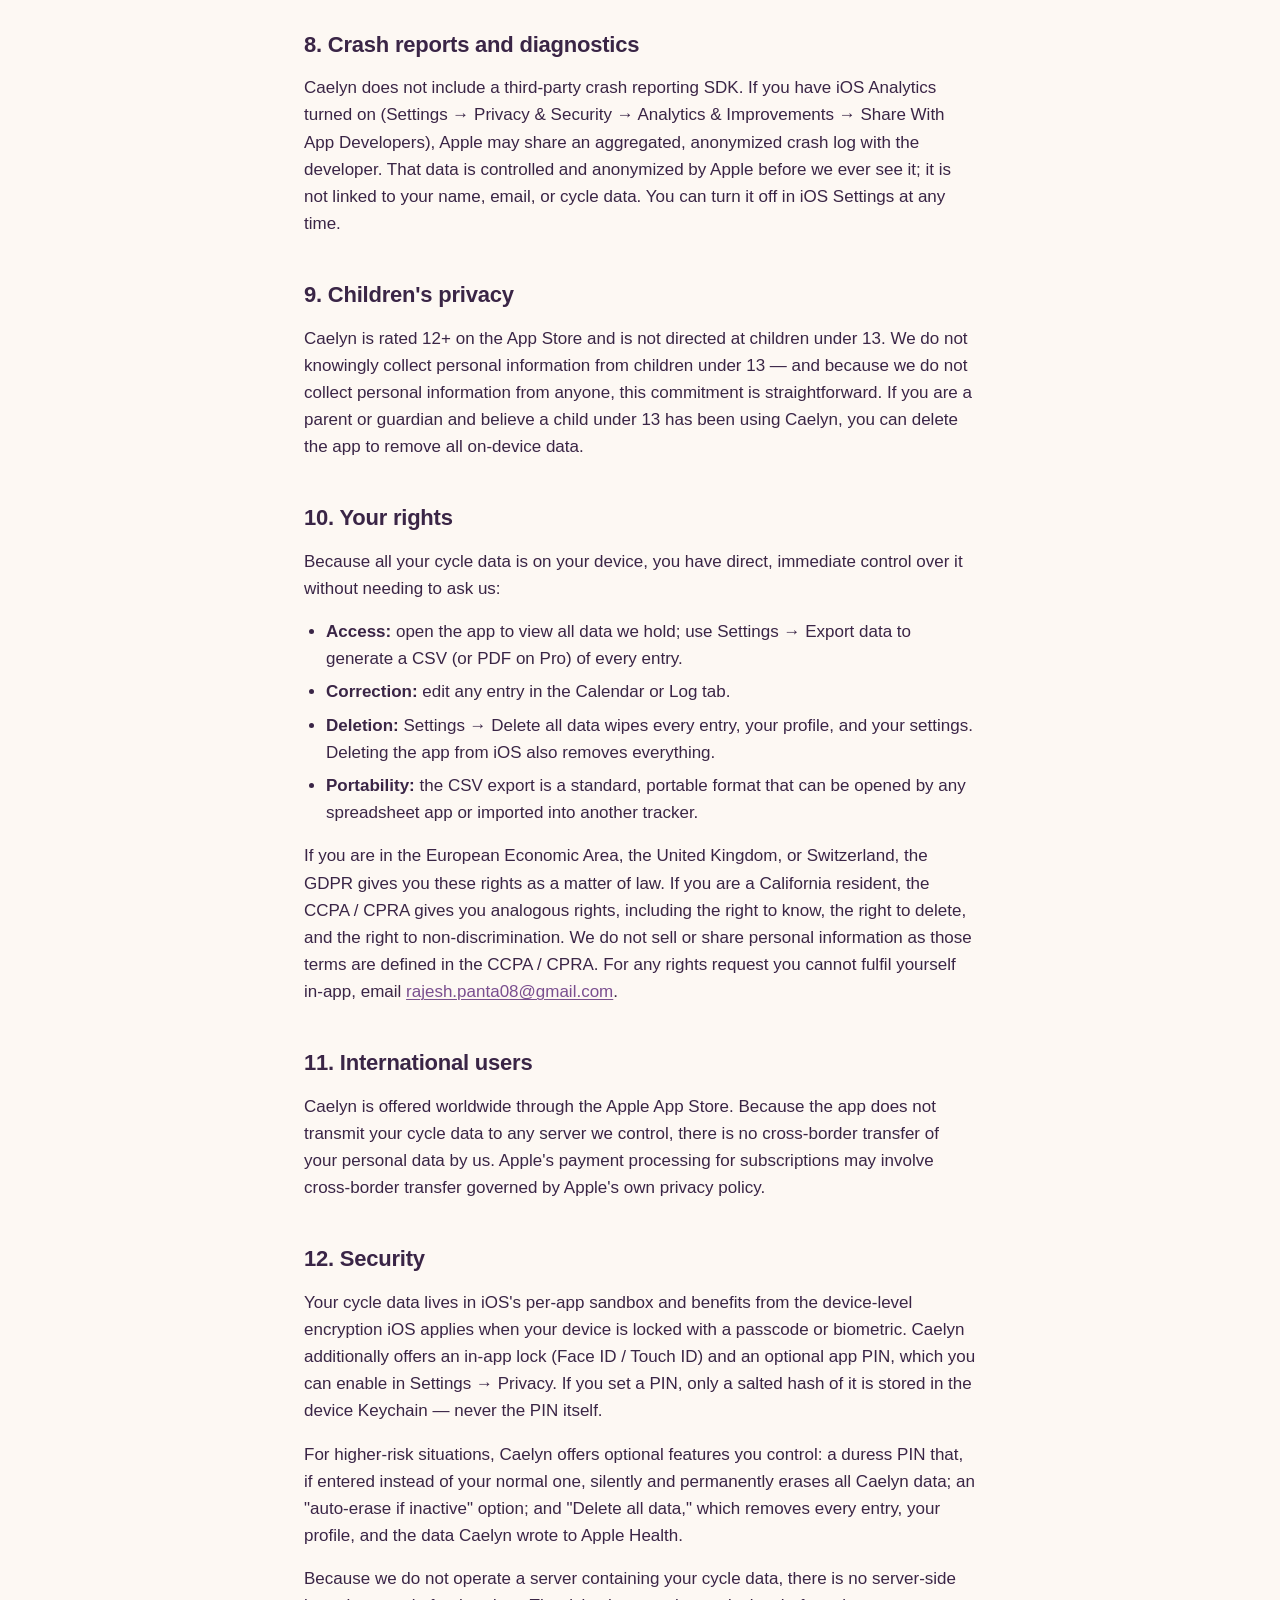
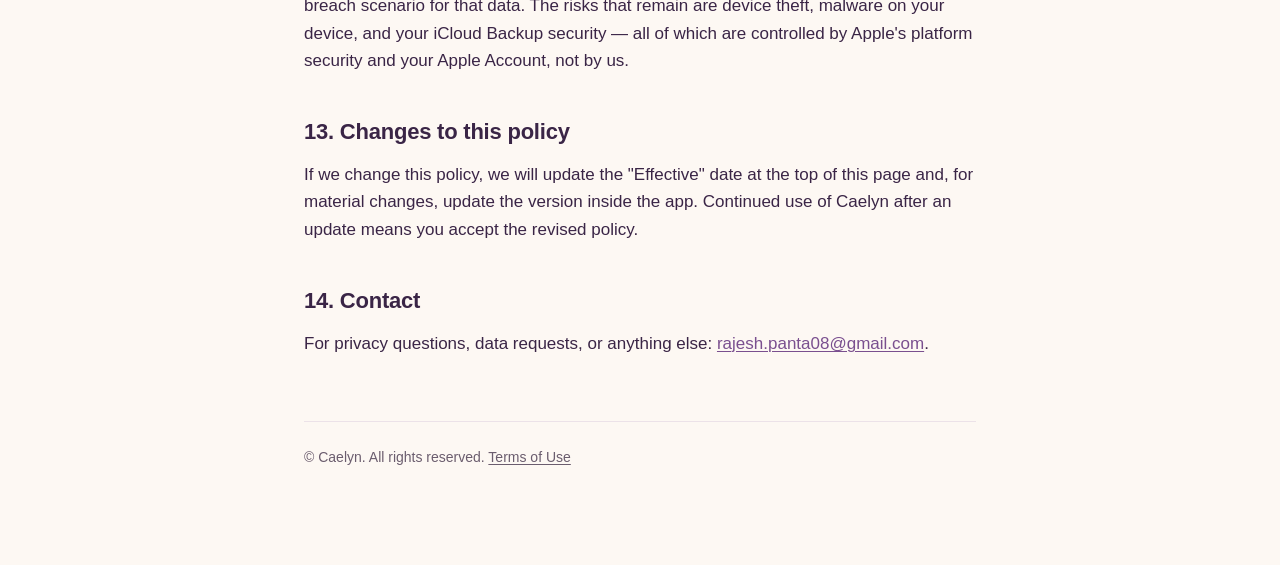
==== commit 293c63d8: "Fix 3 distribution blockers: watch min OS, false sync claim, watch screenshots 1. Watch app was inst" ====
--- a/docs/privacy.html
+++ b/docs/privacy.html
@@ -16,12 +16,12 @@
     </nav>
   </header>
   <main>
-    <span class="effective">Effective July 23, 2026</span>
+    <span class="effective">Effective August 12, 2026</span>
     <h1>Privacy Policy</h1>
     <p class="lede">Caelyn is built so your cycle data stays on your device. This policy explains exactly what that means, what little information we may receive, and the rights you have over your data.</p>
 
     <div class="callout">
-      <strong>Plain‑English summary.</strong> Caelyn does not collect, sell, or share your cycle entries, symptoms, moods, notes, or any other health information, and we run no servers of our own. There are no analytics SDKs, no advertising trackers, and no third‑party data brokers in the app. By default your cycle history lives only in a private database on your device. If you choose to turn on the optional iCloud Sync, an encrypted copy is stored in <em>your own</em> private iCloud (through Apple) so it can appear on your other devices — never on a Caelyn server, because there is no Caelyn server. If you delete the app with sync off, your cycle data is gone with it.
+      <strong>Plain‑English summary.</strong> Caelyn does not collect, sell, or share your cycle entries, symptoms, moods, notes, or any other health information, and we run no servers of our own. There are no analytics SDKs, no advertising trackers, and no third‑party data brokers in the app. Your cycle history lives only in a private database on your device — there is no cloud sync and no Caelyn server, so there is no copy of it anywhere else. If you delete the app, your cycle data is gone with it, so export a copy first if you want to keep it.
     </div>
 
     <h2>1. Who we are</h2>
@@ -49,13 +49,12 @@
     <p>This data is sandboxed by iOS — no other app on your device can read it. Caelyn does not back this database up to any server we control.</p>
     <p>If you have iCloud Backup enabled in iOS Settings, Apple may include the app's container in your encrypted iCloud backup. That backup is controlled by Apple and your Apple ID, not by Caelyn. You can review or disable this in iOS Settings → [your name] → iCloud → iCloud Backup.</p>
 
-    <h2>4. Optional iCloud Sync</h2>
-    <p>Caelyn includes an optional iCloud Sync feature that is <strong>off by default</strong>. You can turn it on in Settings → iCloud Sync. When it is on:</p>
+    <h2>4. No cloud sync</h2>
+    <p>Caelyn does <strong>not</strong> sync your cycle data to iCloud or anywhere else. There is no cross-device sync feature in this version, and nothing about your cycle leaves the device apart from what you explicitly export or share with Apple Health.</p>
     <ul>
-      <li>Caelyn stores a copy of your cycle data in <em>your own</em> private iCloud database (Apple's CloudKit), tied to your Apple Account, so it can appear on your other Apple devices signed into the same account.</li>
-      <li>This copy lives in Apple's infrastructure under your Apple Account and Apple's encryption — <strong>not</strong> on any Caelyn server. Caelyn operates no servers and never receives or can read your synced data.</li>
-      <li>Leaving iCloud Sync off means nothing about your cycle ever leaves the device (apart from anything you explicitly export or sync to Apple Health).</li>
-      <li>Data in your iCloud is governed by Apple's privacy policy and your Apple Account security. You can review your app's iCloud data usage in iOS Settings → [your name] → iCloud.</li>
+      <li>Because there is no cloud copy, deleting the app (or erasing the device) deletes your cycle history with it. Settings → Export data saves a CSV or PDF you control, and Settings → Import data reads a Caelyn CSV back in — that export is your backup.</li>
+      <li>The one exception is Apple's own device backup described above, which is controlled by you and Apple, not by Caelyn.</li>
+      <li>If a private cross-device sync feature is added in a future version, it will be opt-in, clearly labelled in the app, and described here before it ships.</li>
     </ul>
 
     <h2>5. Apple HealthKit</h2>
@@ -101,7 +100,7 @@
     <h2>12. Security</h2>
     <p>Your cycle data lives in iOS's per‑app sandbox and benefits from the device‑level encryption iOS applies when your device is locked with a passcode or biometric. Caelyn additionally offers an in‑app lock (Face ID / Touch ID) and an optional app PIN, which you can enable in Settings → Privacy. If you set a PIN, only a salted hash of it is stored in the device Keychain — never the PIN itself.</p>
     <p>For higher‑risk situations, Caelyn offers optional features you control: a duress PIN that, if entered instead of your normal one, silently and permanently erases all Caelyn data; an "auto‑erase if inactive" option; and "Delete all data," which removes every entry, your profile, and the data Caelyn wrote to Apple Health.</p>
-    <p>Because we do not operate a server containing your cycle data, there is no server‑side breach scenario for that data. The risks that remain are device theft, malware on your device, and your iCloud (Backup or Sync) security — all of which are controlled by Apple's platform security and your Apple Account, not by us.</p>
+    <p>Because we do not operate a server containing your cycle data, there is no server‑side breach scenario for that data. The risks that remain are device theft, malware on your device, and your iCloud Backup security — all of which are controlled by Apple's platform security and your Apple Account, not by us.</p>
 
     <h2>13. Changes to this policy</h2>
     <p>If we change this policy, we will update the "Effective" date at the top of this page and, for material changes, update the version inside the app. Continued use of Caelyn after an update means you accept the revised policy.</p>
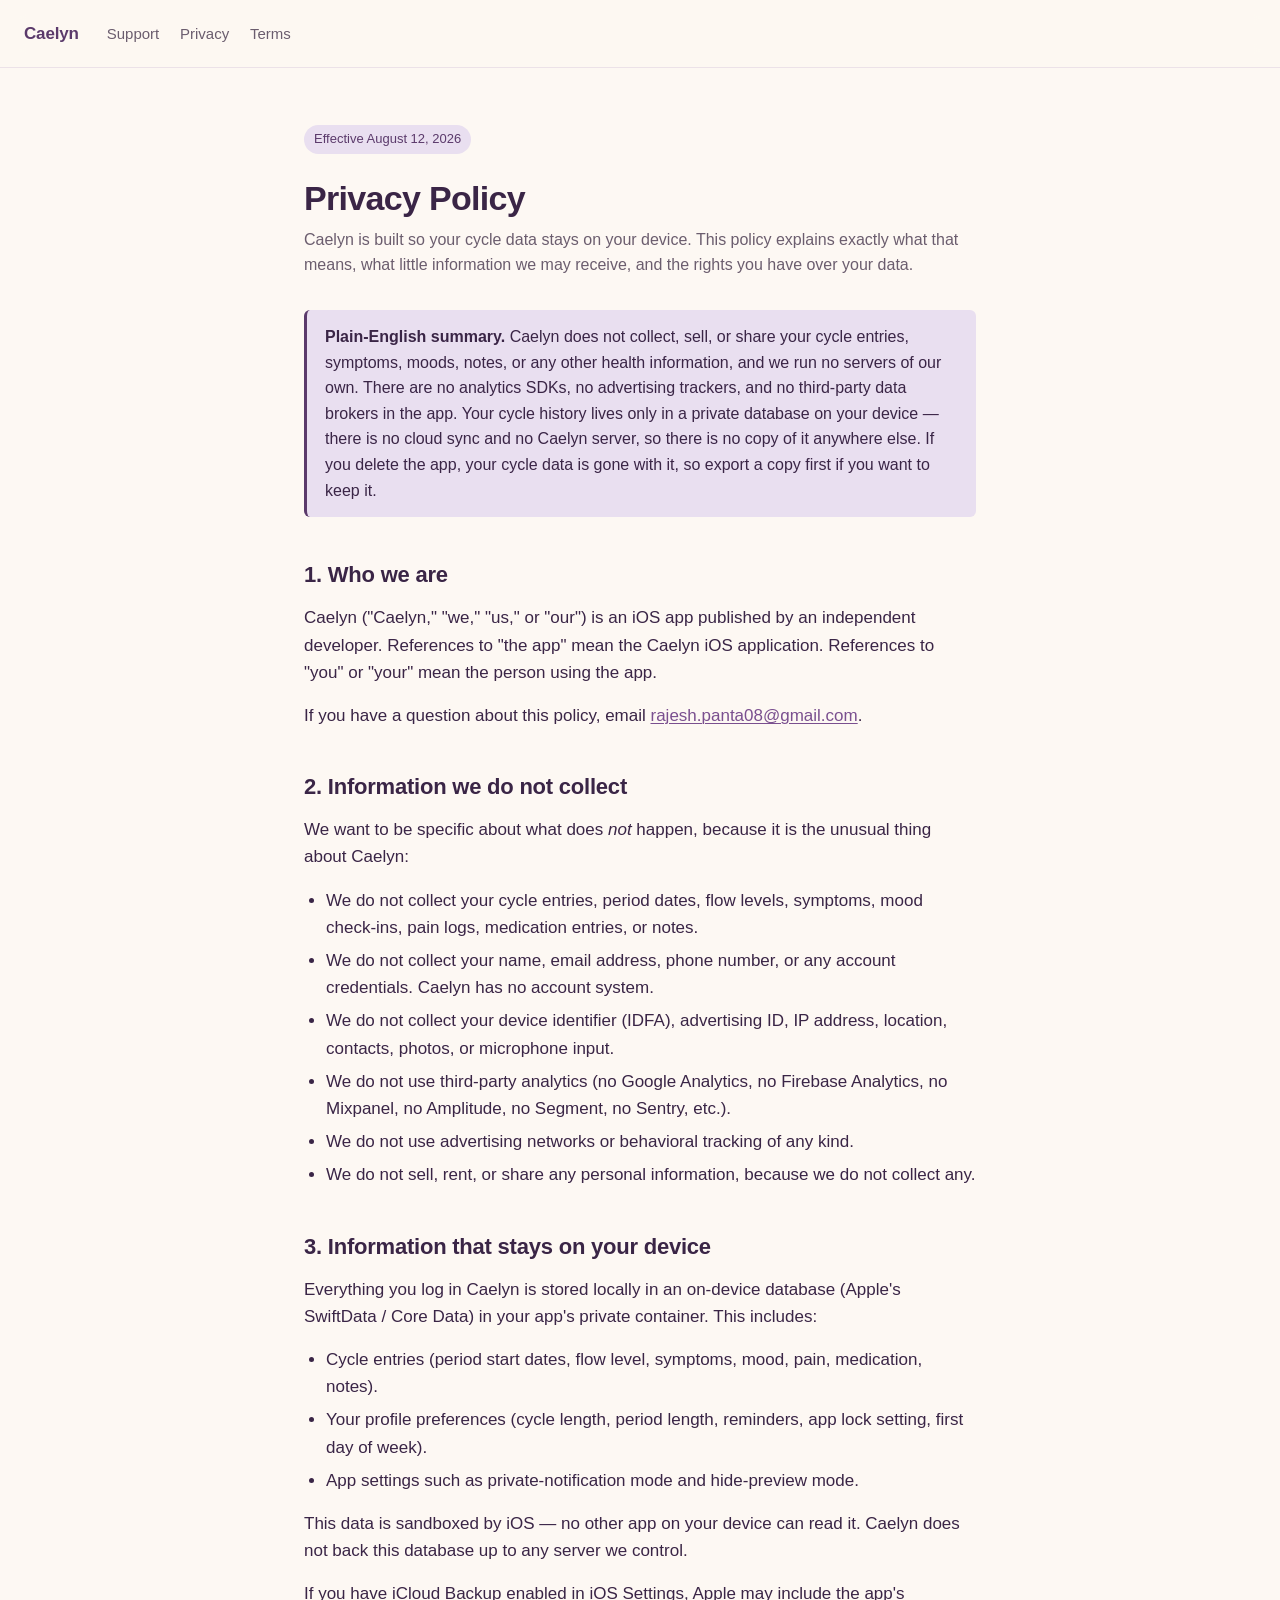
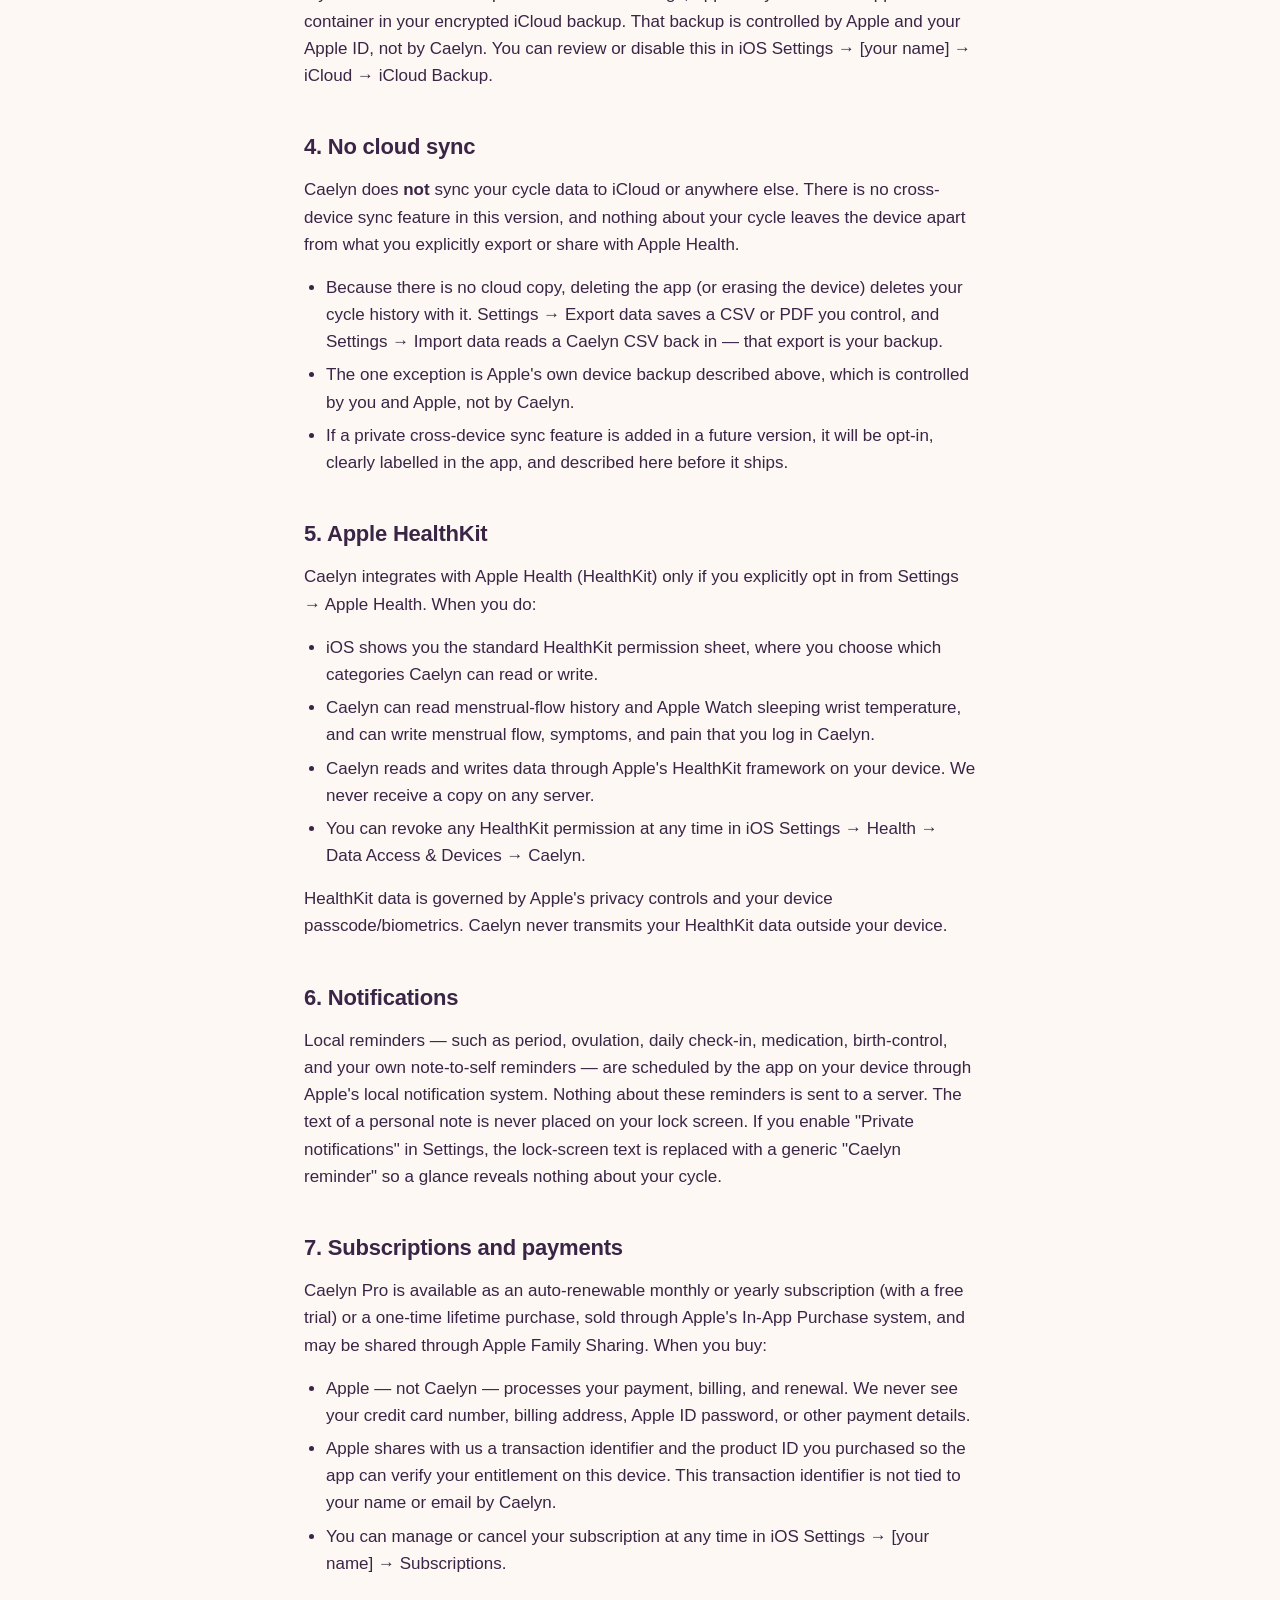
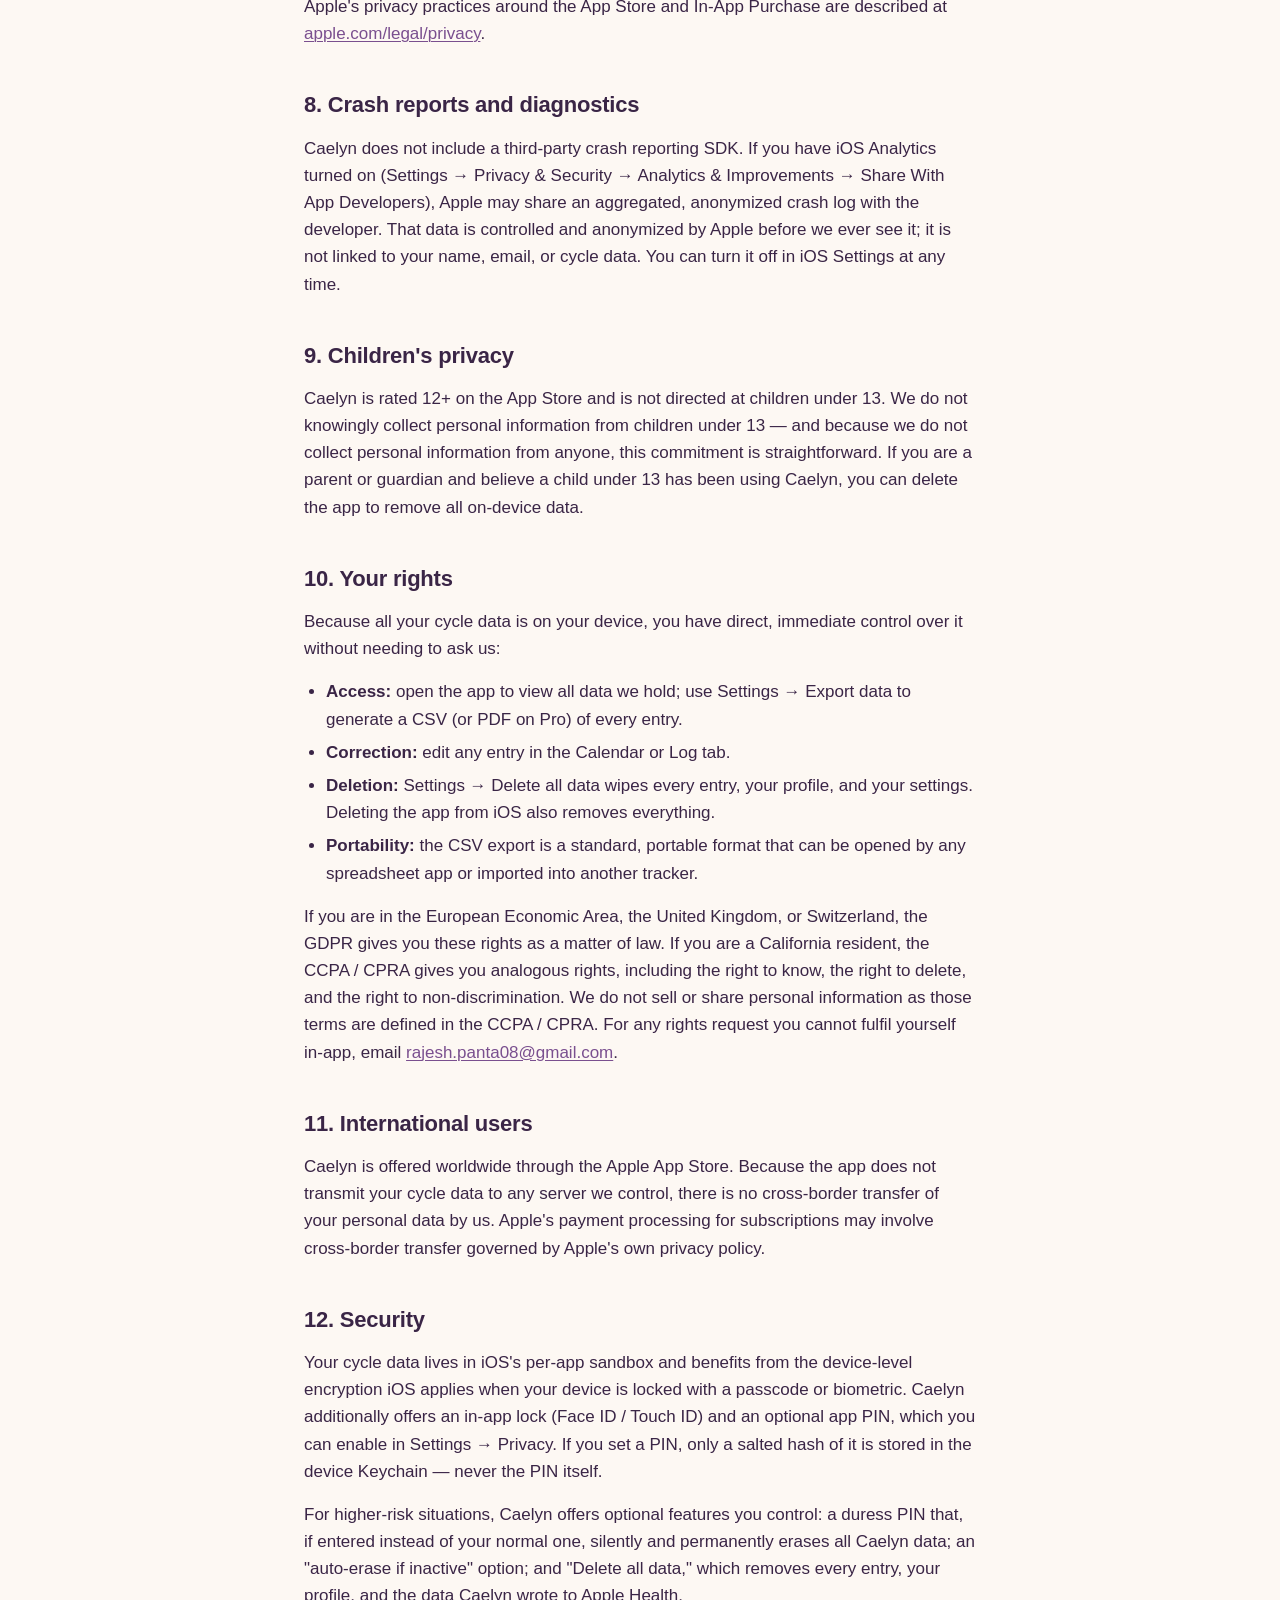
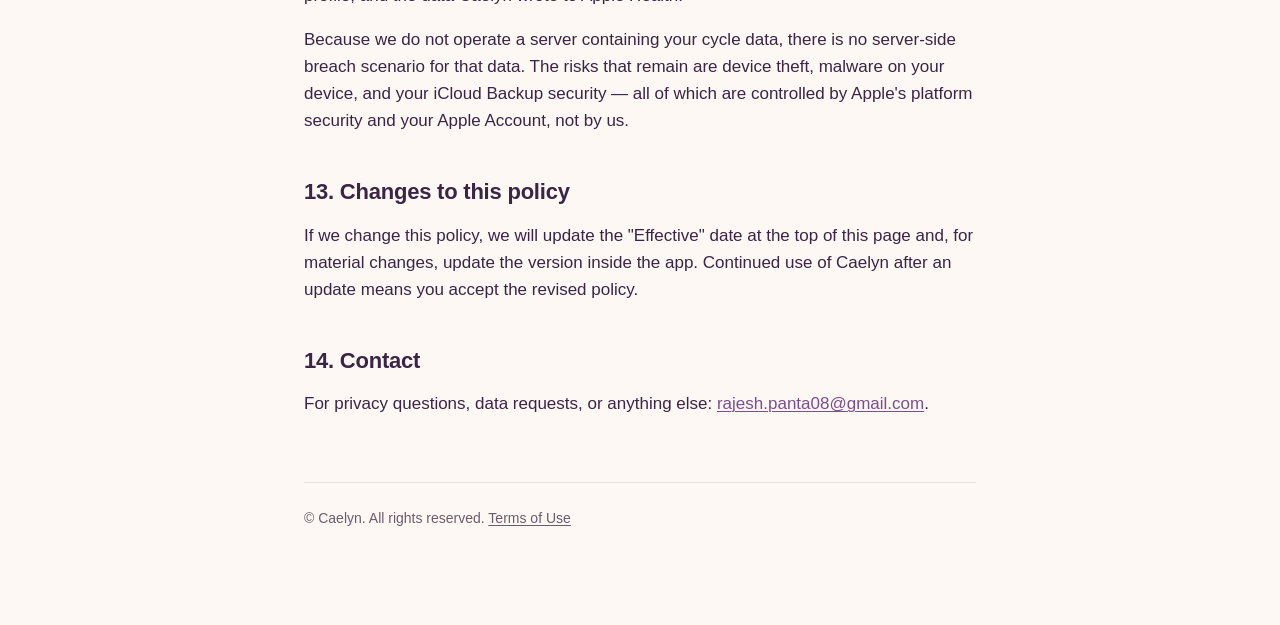
==== commit 986a5148: "Onboarding rework, in-app guide, accessibility pass, HealthKit scope accuracy - First-visit intro ca" ====
--- a/docs/privacy.html
+++ b/docs/privacy.html
@@ -61,6 +61,7 @@
     <p>Caelyn integrates with Apple Health (HealthKit) only if you explicitly opt in from Settings → Apple Health. When you do:</p>
     <ul>
       <li>iOS shows you the standard HealthKit permission sheet, where you choose which categories Caelyn can read or write.</li>
+      <li>Caelyn can read menstrual-flow history and Apple Watch sleeping wrist temperature, and can write menstrual flow, symptoms, and pain that you log in Caelyn.</li>
       <li>Caelyn reads and writes data through Apple's HealthKit framework on your device. We never receive a copy on any server.</li>
       <li>You can revoke any HealthKit permission at any time in iOS Settings → Health → Data Access &amp; Devices → Caelyn.</li>
     </ul>
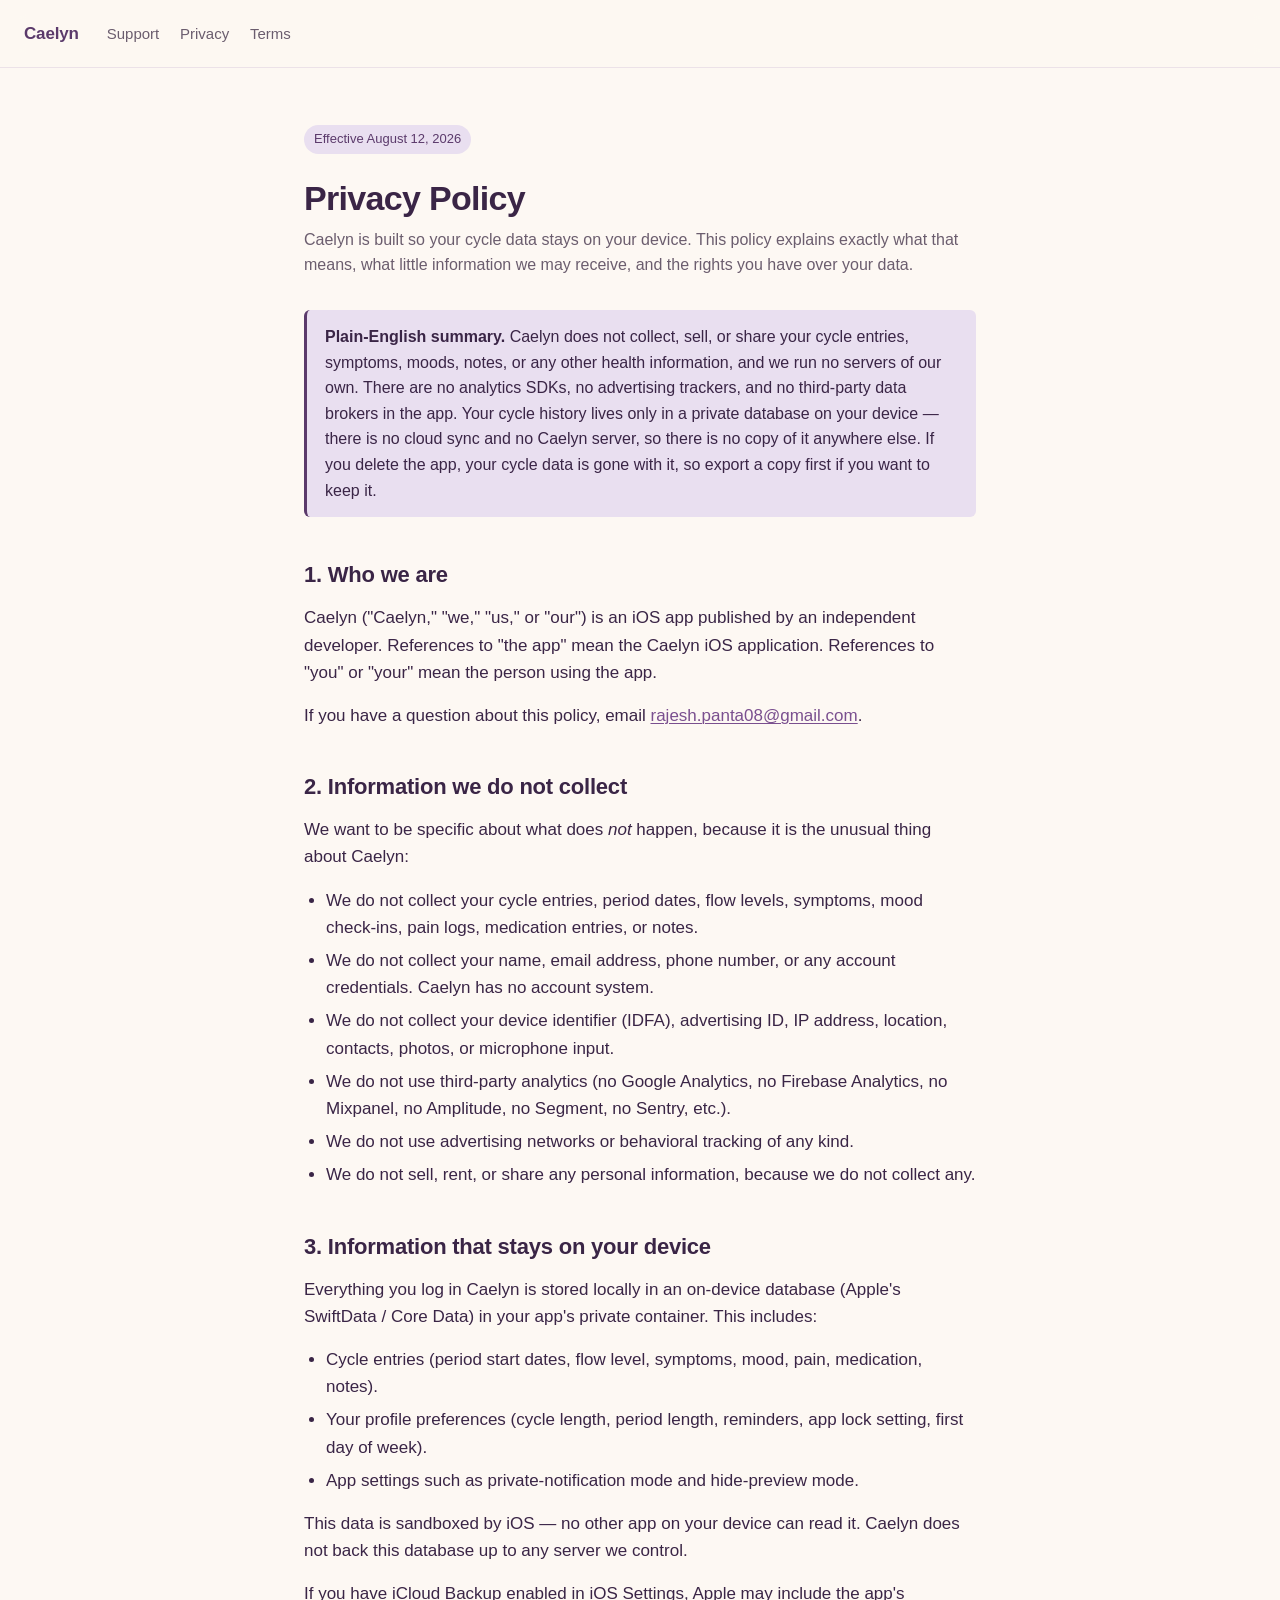
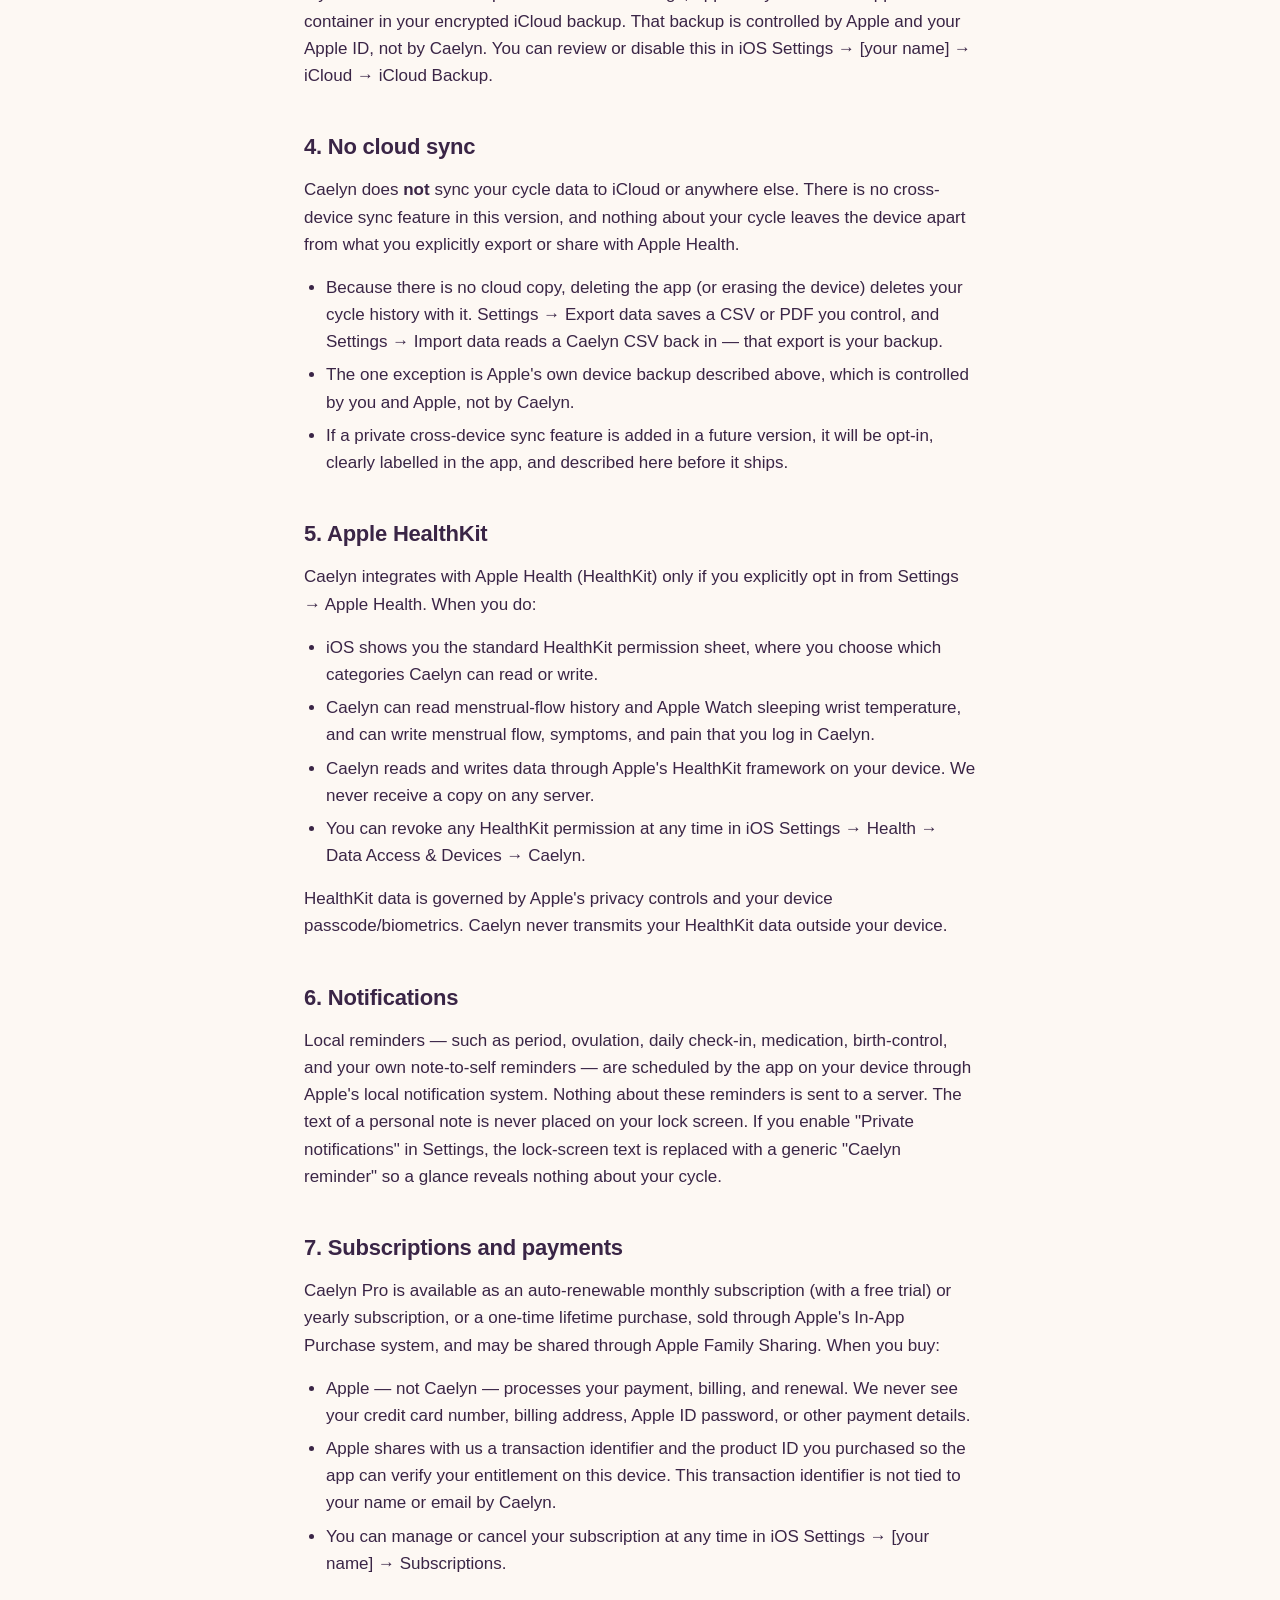
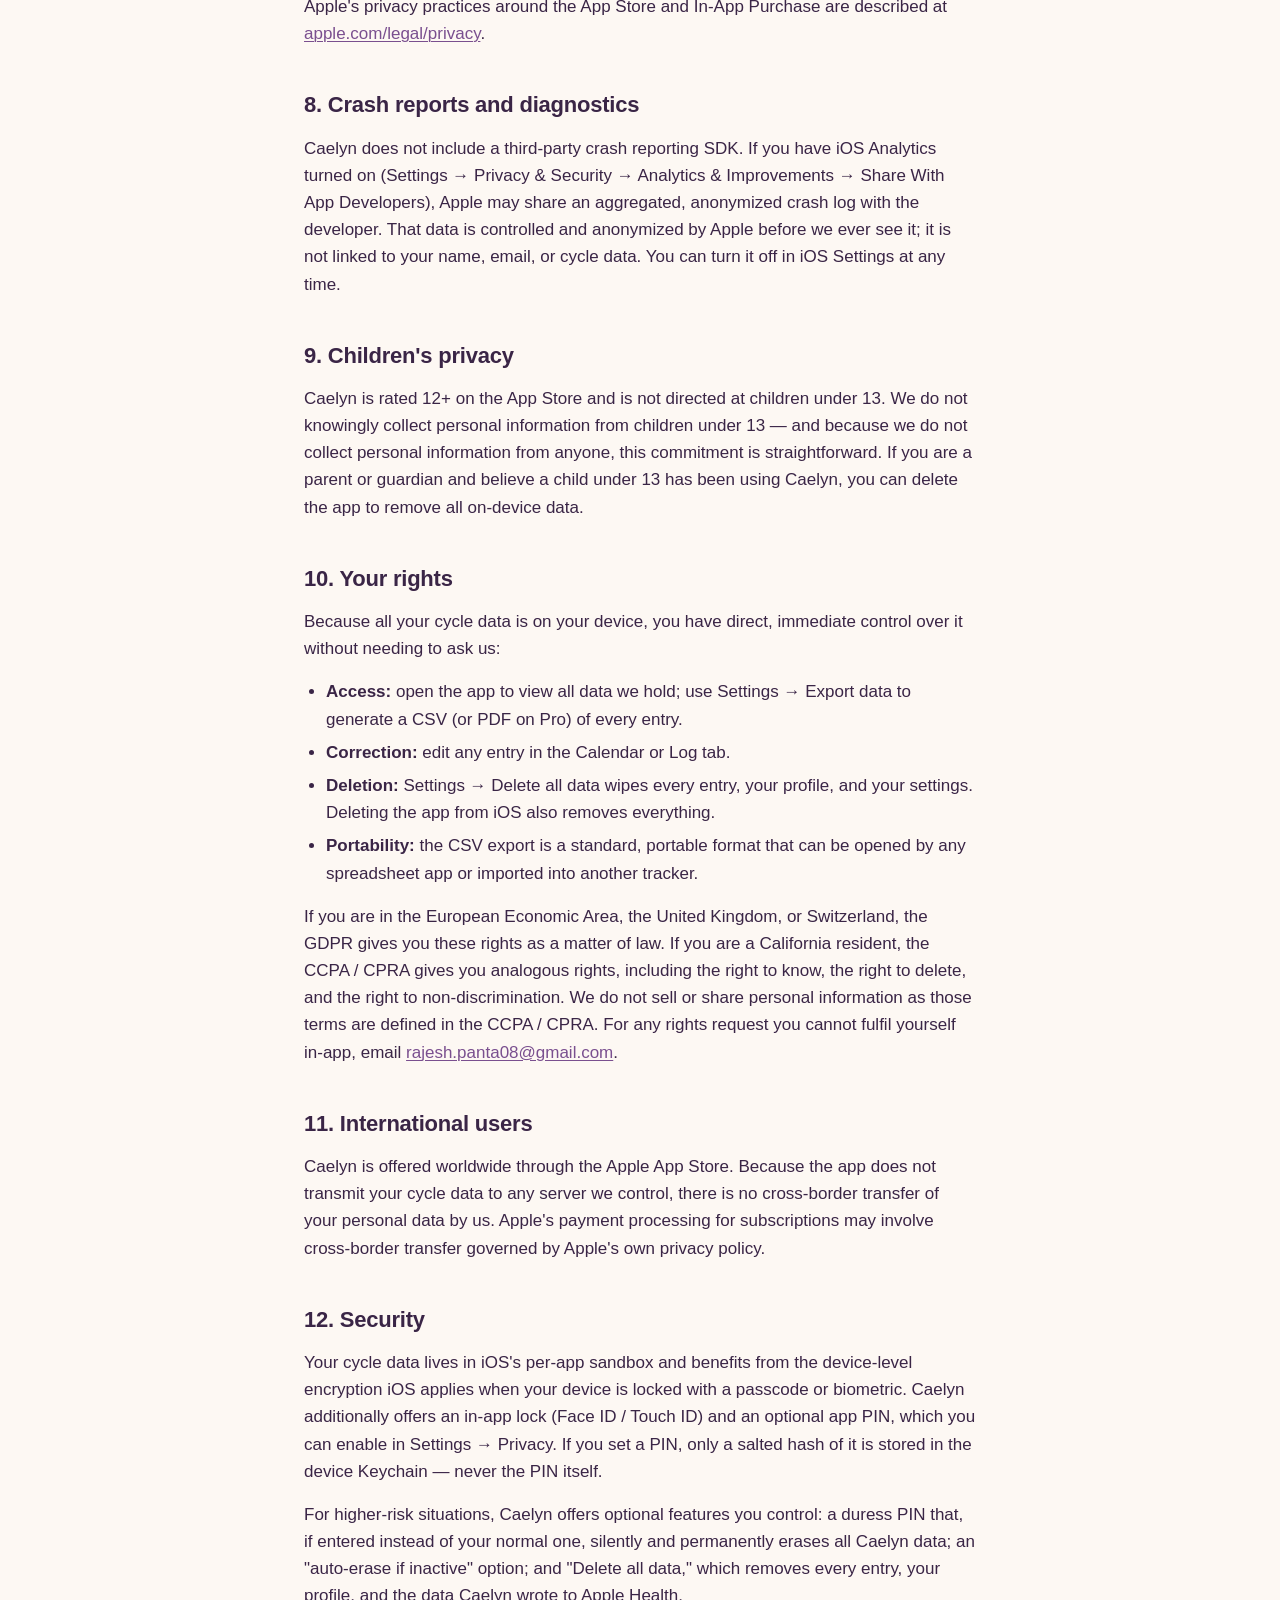
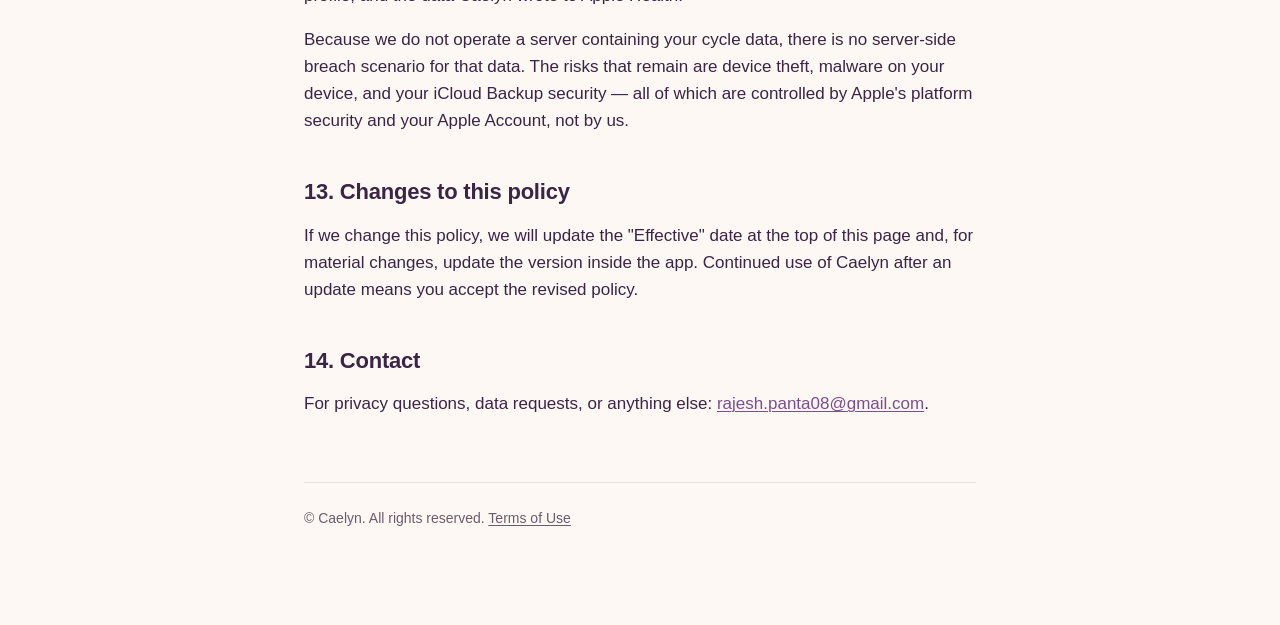
==== commit f166e2bd: "Free trial on Monthly only — Yearly ships without one Removes the yearly introductory offer from the" ====
--- a/docs/privacy.html
+++ b/docs/privacy.html
@@ -71,7 +71,7 @@
     <p>Local reminders — such as period, ovulation, daily check‑in, medication, birth‑control, and your own note‑to‑self reminders — are scheduled by the app on your device through Apple's local notification system. Nothing about these reminders is sent to a server. The text of a personal note is never placed on your lock screen. If you enable "Private notifications" in Settings, the lock‑screen text is replaced with a generic "Caelyn reminder" so a glance reveals nothing about your cycle.</p>
 
     <h2>7. Subscriptions and payments</h2>
-    <p>Caelyn Pro is available as an auto‑renewable monthly or yearly subscription (with a free trial) or a one‑time lifetime purchase, sold through Apple's In‑App Purchase system, and may be shared through Apple Family Sharing. When you buy:</p>
+    <p>Caelyn Pro is available as an auto‑renewable monthly subscription (with a free trial) or yearly subscription, or a one‑time lifetime purchase, sold through Apple's In‑App Purchase system, and may be shared through Apple Family Sharing. When you buy:</p>
     <ul>
       <li>Apple — not Caelyn — processes your payment, billing, and renewal. We never see your credit card number, billing address, Apple ID password, or other payment details.</li>
       <li>Apple shares with us a transaction identifier and the product ID you purchased so the app can verify your entitlement on this device. This transaction identifier is not tied to your name or email by Caelyn.</li>
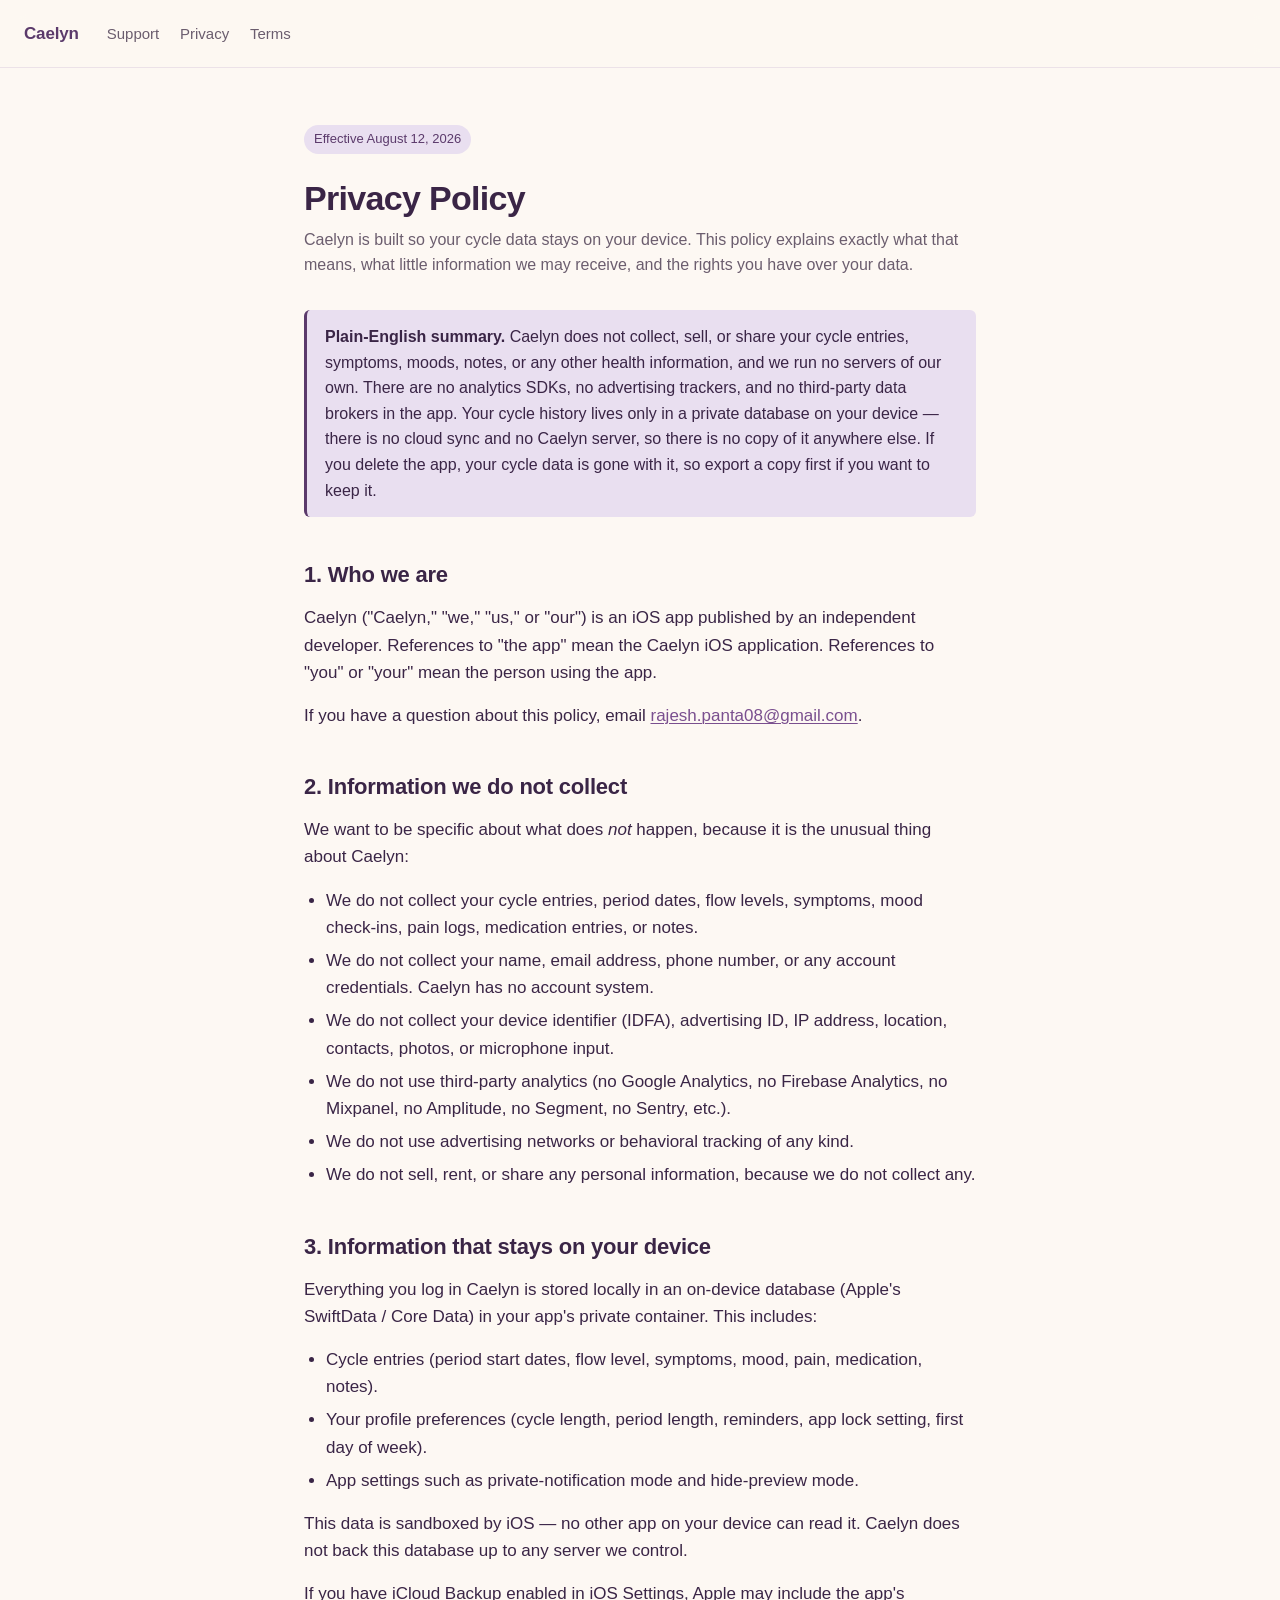
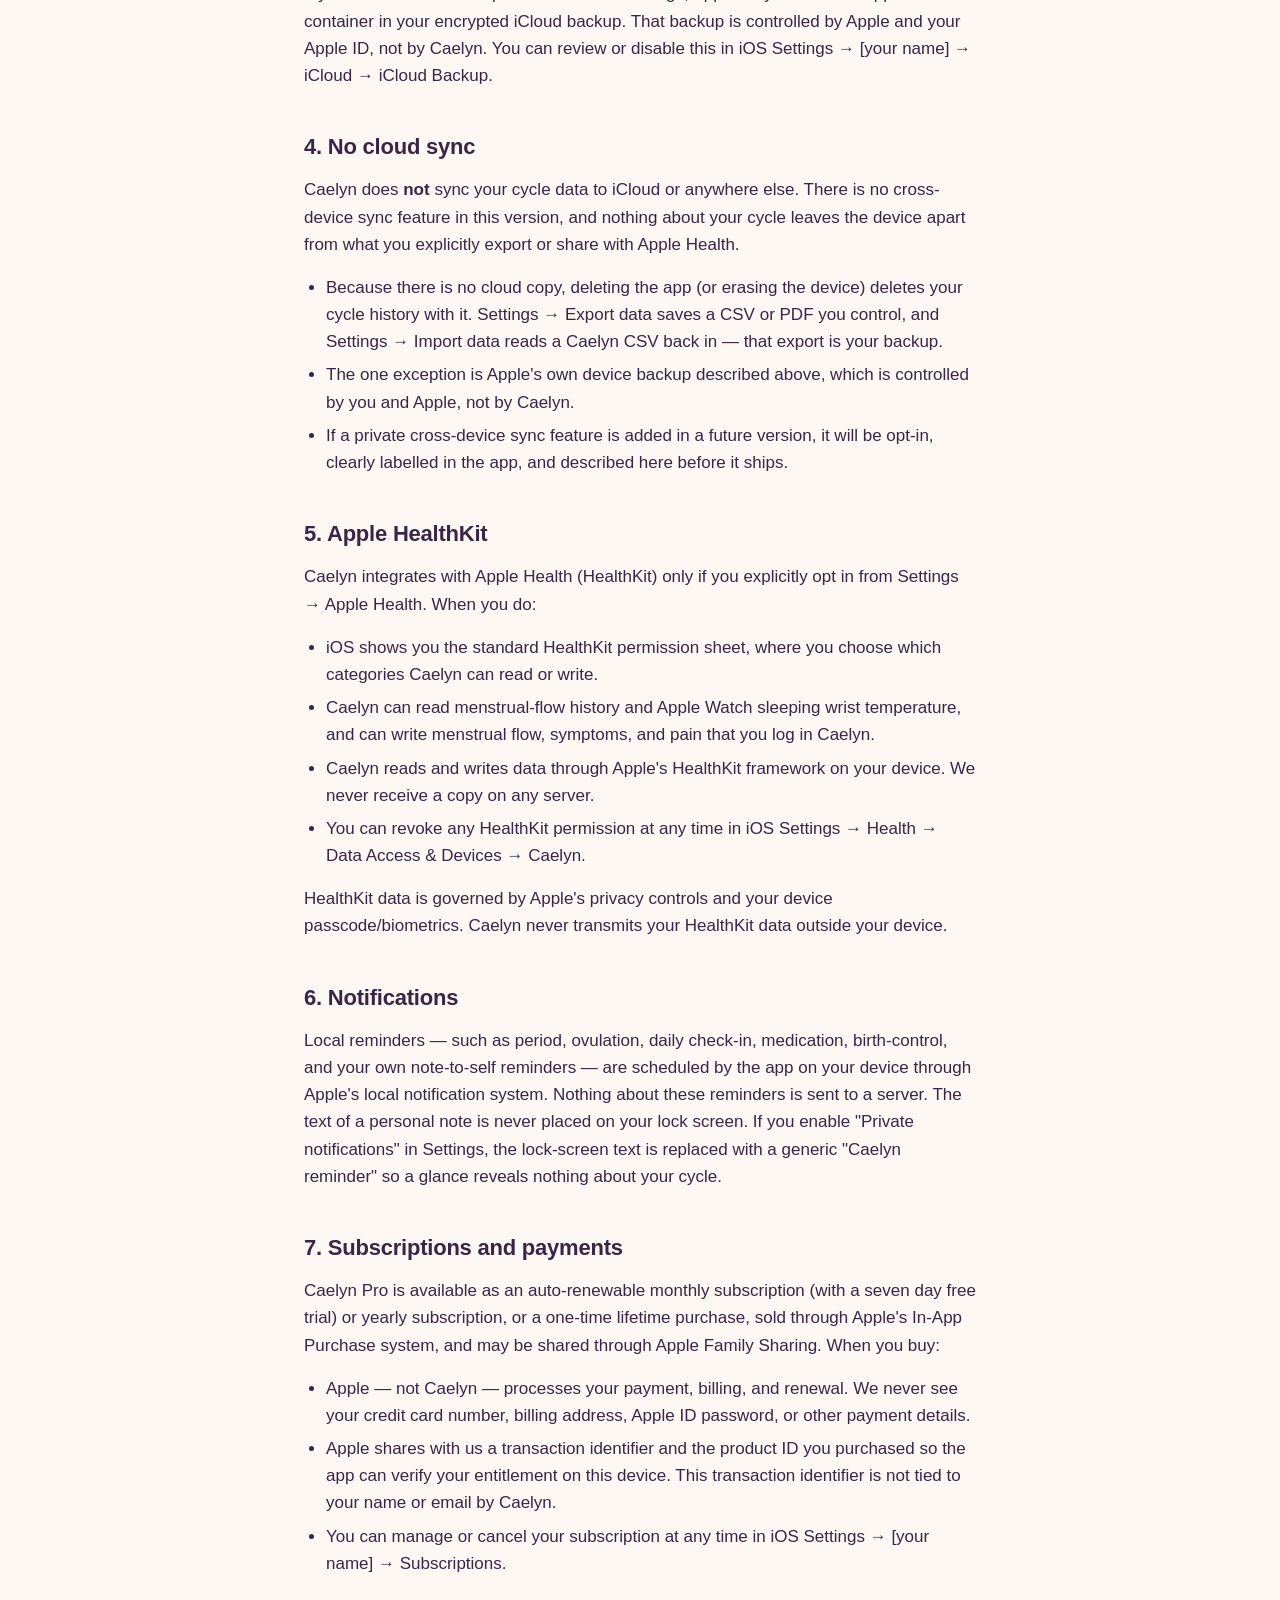
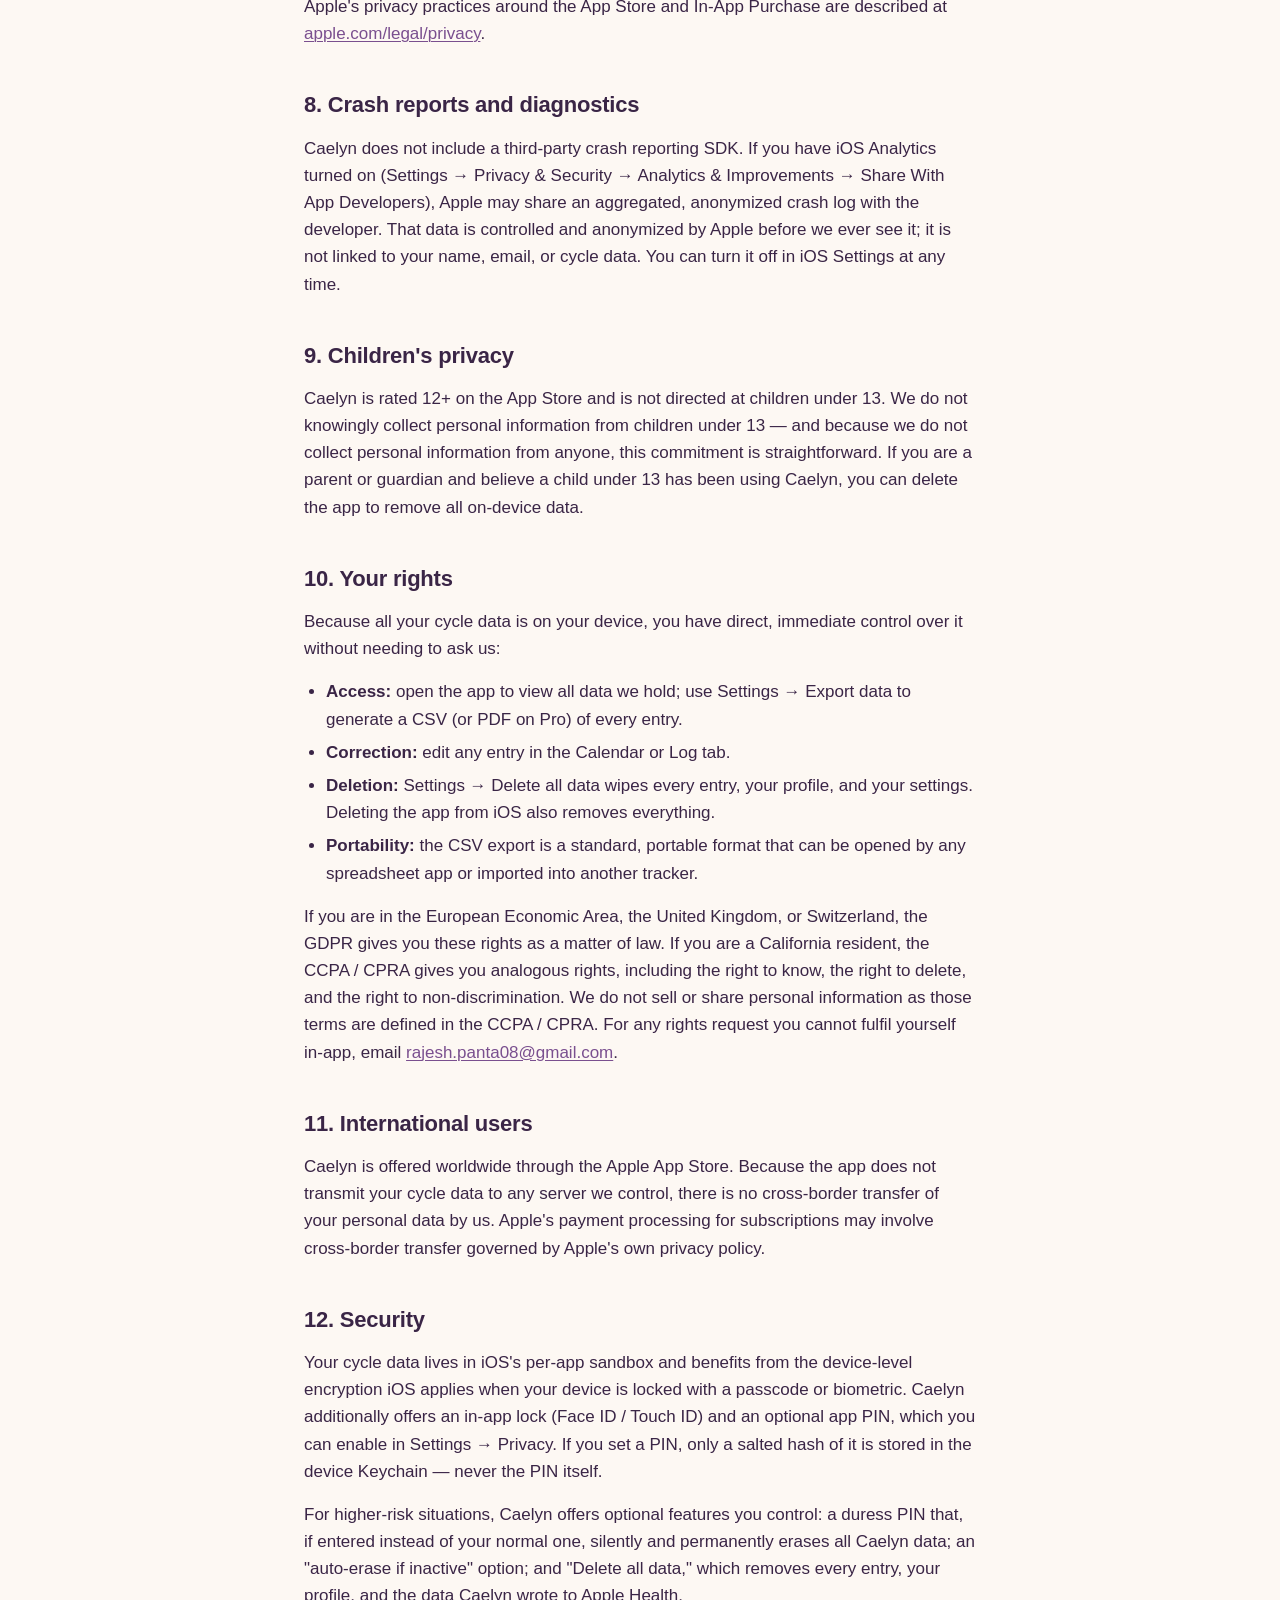
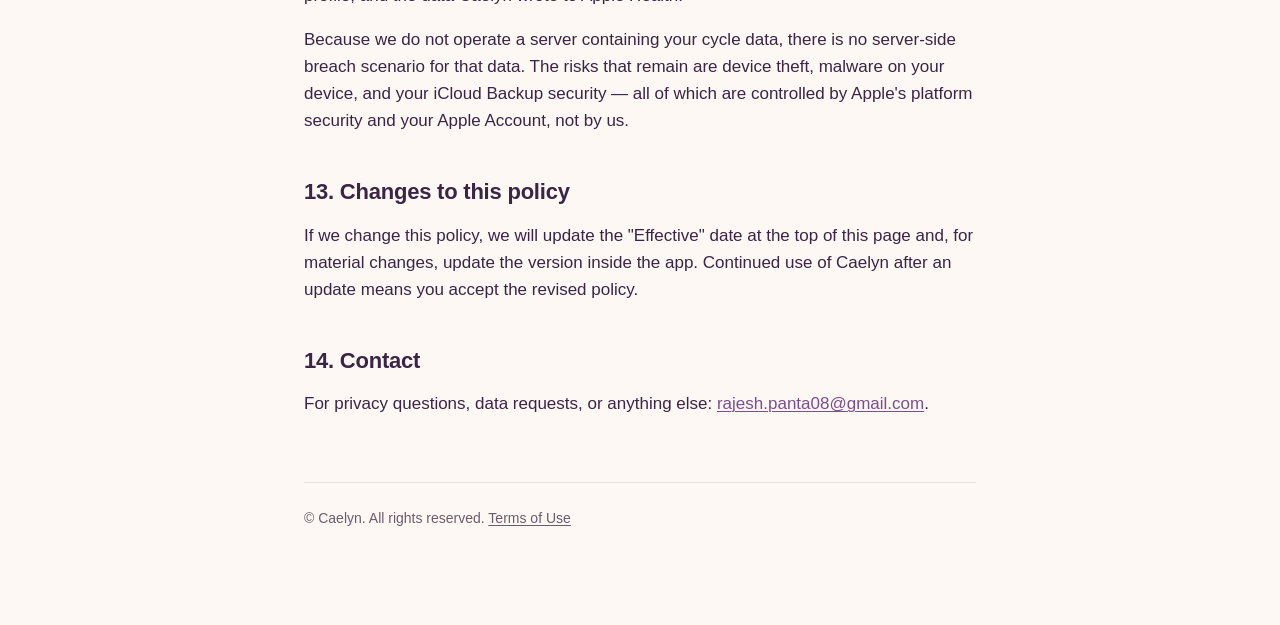
==== commit 0b03bcd7: "HealthKit permission: follow Apple's health-specific rules, not the generic ones Version 1.0 was rej" ====
--- a/docs/privacy.html
+++ b/docs/privacy.html
@@ -71,7 +71,7 @@
     <p>Local reminders — such as period, ovulation, daily check‑in, medication, birth‑control, and your own note‑to‑self reminders — are scheduled by the app on your device through Apple's local notification system. Nothing about these reminders is sent to a server. The text of a personal note is never placed on your lock screen. If you enable "Private notifications" in Settings, the lock‑screen text is replaced with a generic "Caelyn reminder" so a glance reveals nothing about your cycle.</p>
 
     <h2>7. Subscriptions and payments</h2>
-    <p>Caelyn Pro is available as an auto‑renewable monthly subscription (with a free trial) or yearly subscription, or a one‑time lifetime purchase, sold through Apple's In‑App Purchase system, and may be shared through Apple Family Sharing. When you buy:</p>
+    <p>Caelyn Pro is available as an auto‑renewable monthly subscription (with a seven day free trial) or yearly subscription, or a one‑time lifetime purchase, sold through Apple's In‑App Purchase system, and may be shared through Apple Family Sharing. When you buy:</p>
     <ul>
       <li>Apple — not Caelyn — processes your payment, billing, and renewal. We never see your credit card number, billing address, Apple ID password, or other payment details.</li>
       <li>Apple shares with us a transaction identifier and the product ID you purchased so the app can verify your entitlement on this device. This transaction identifier is not tied to your name or email by Caelyn.</li>
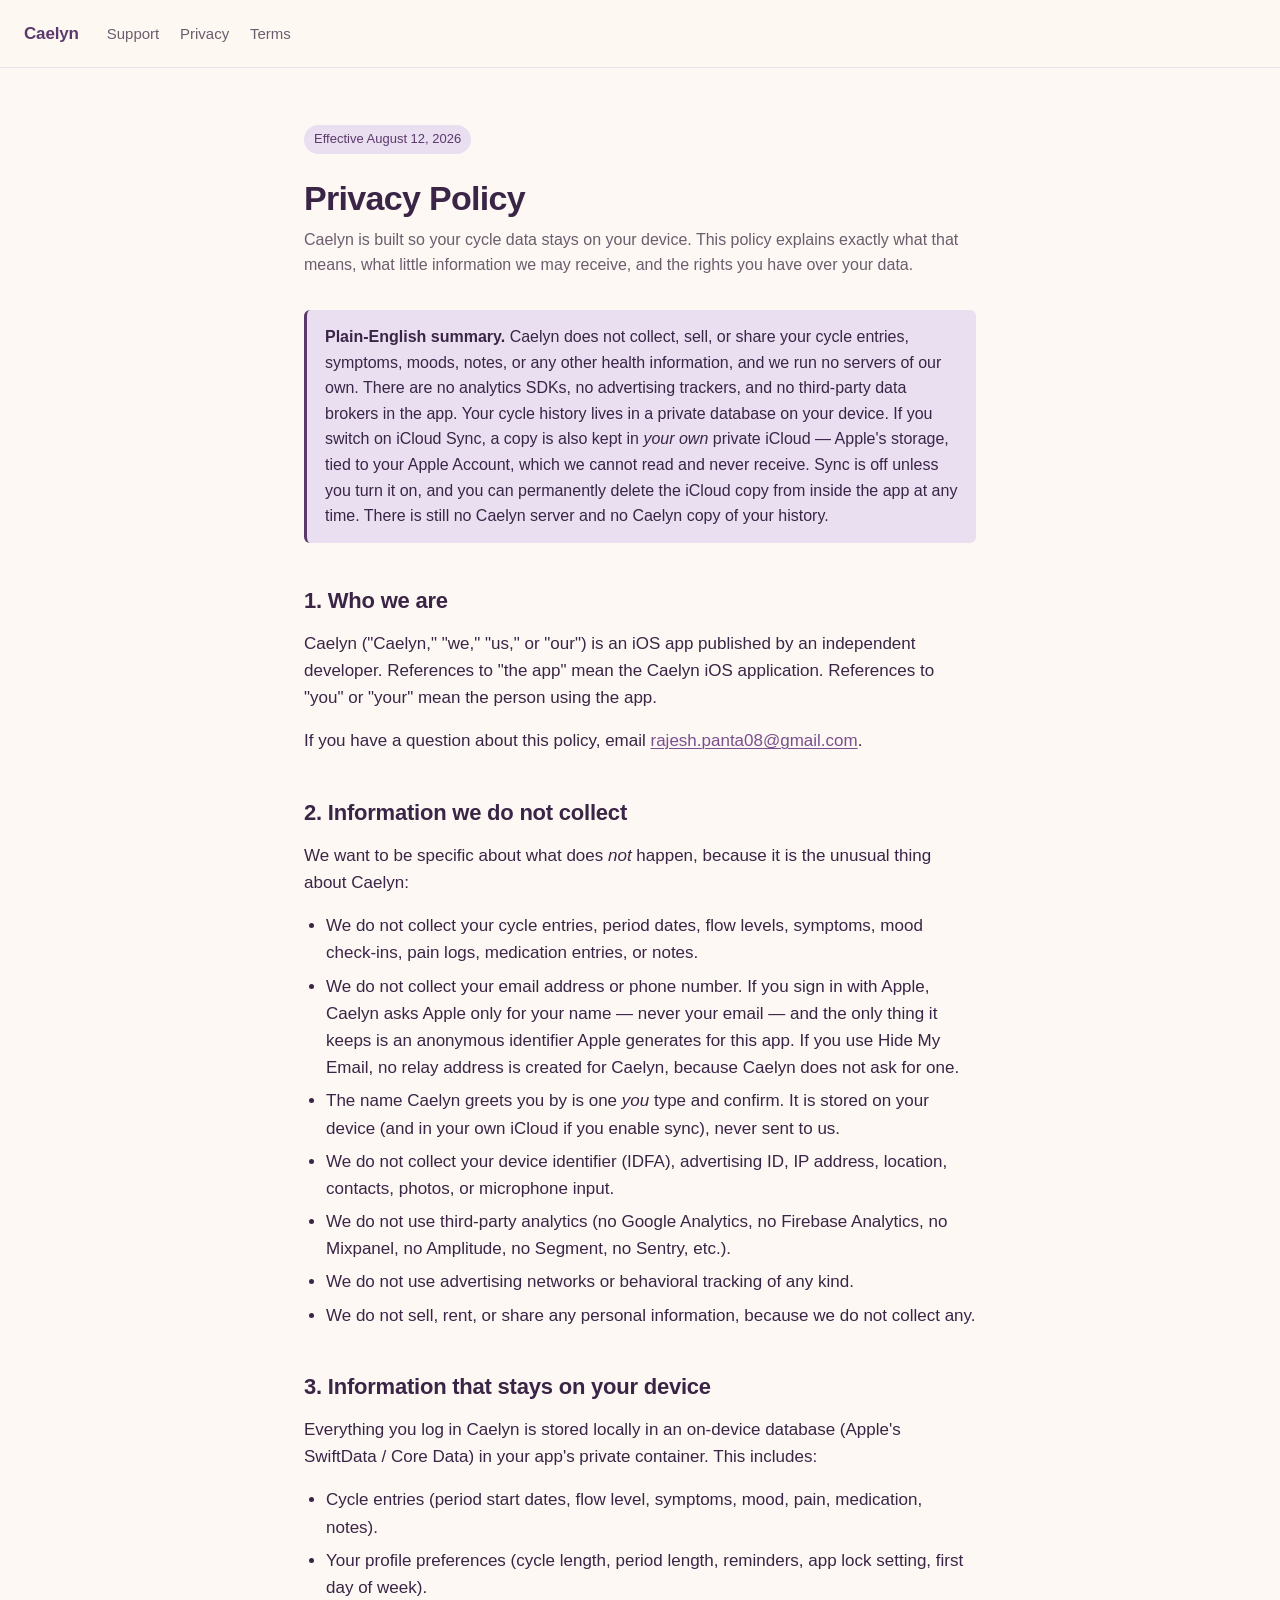
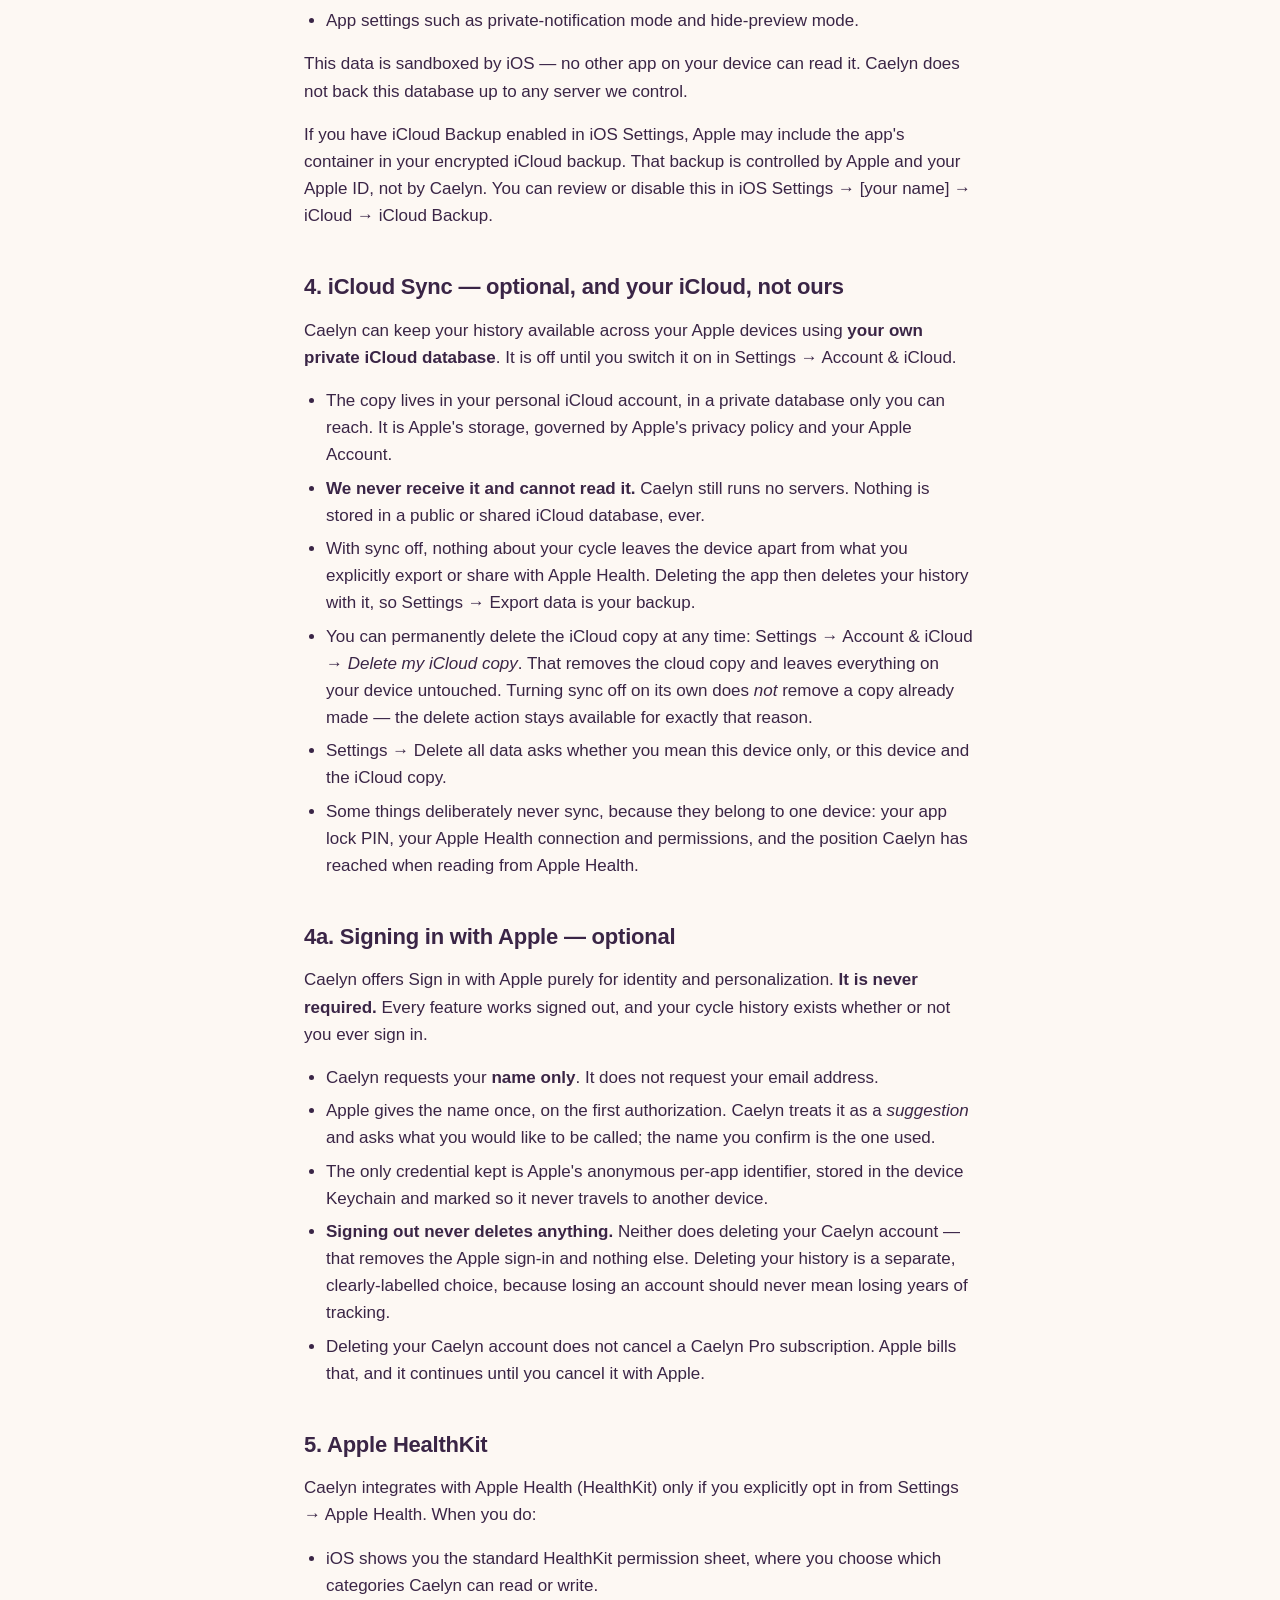
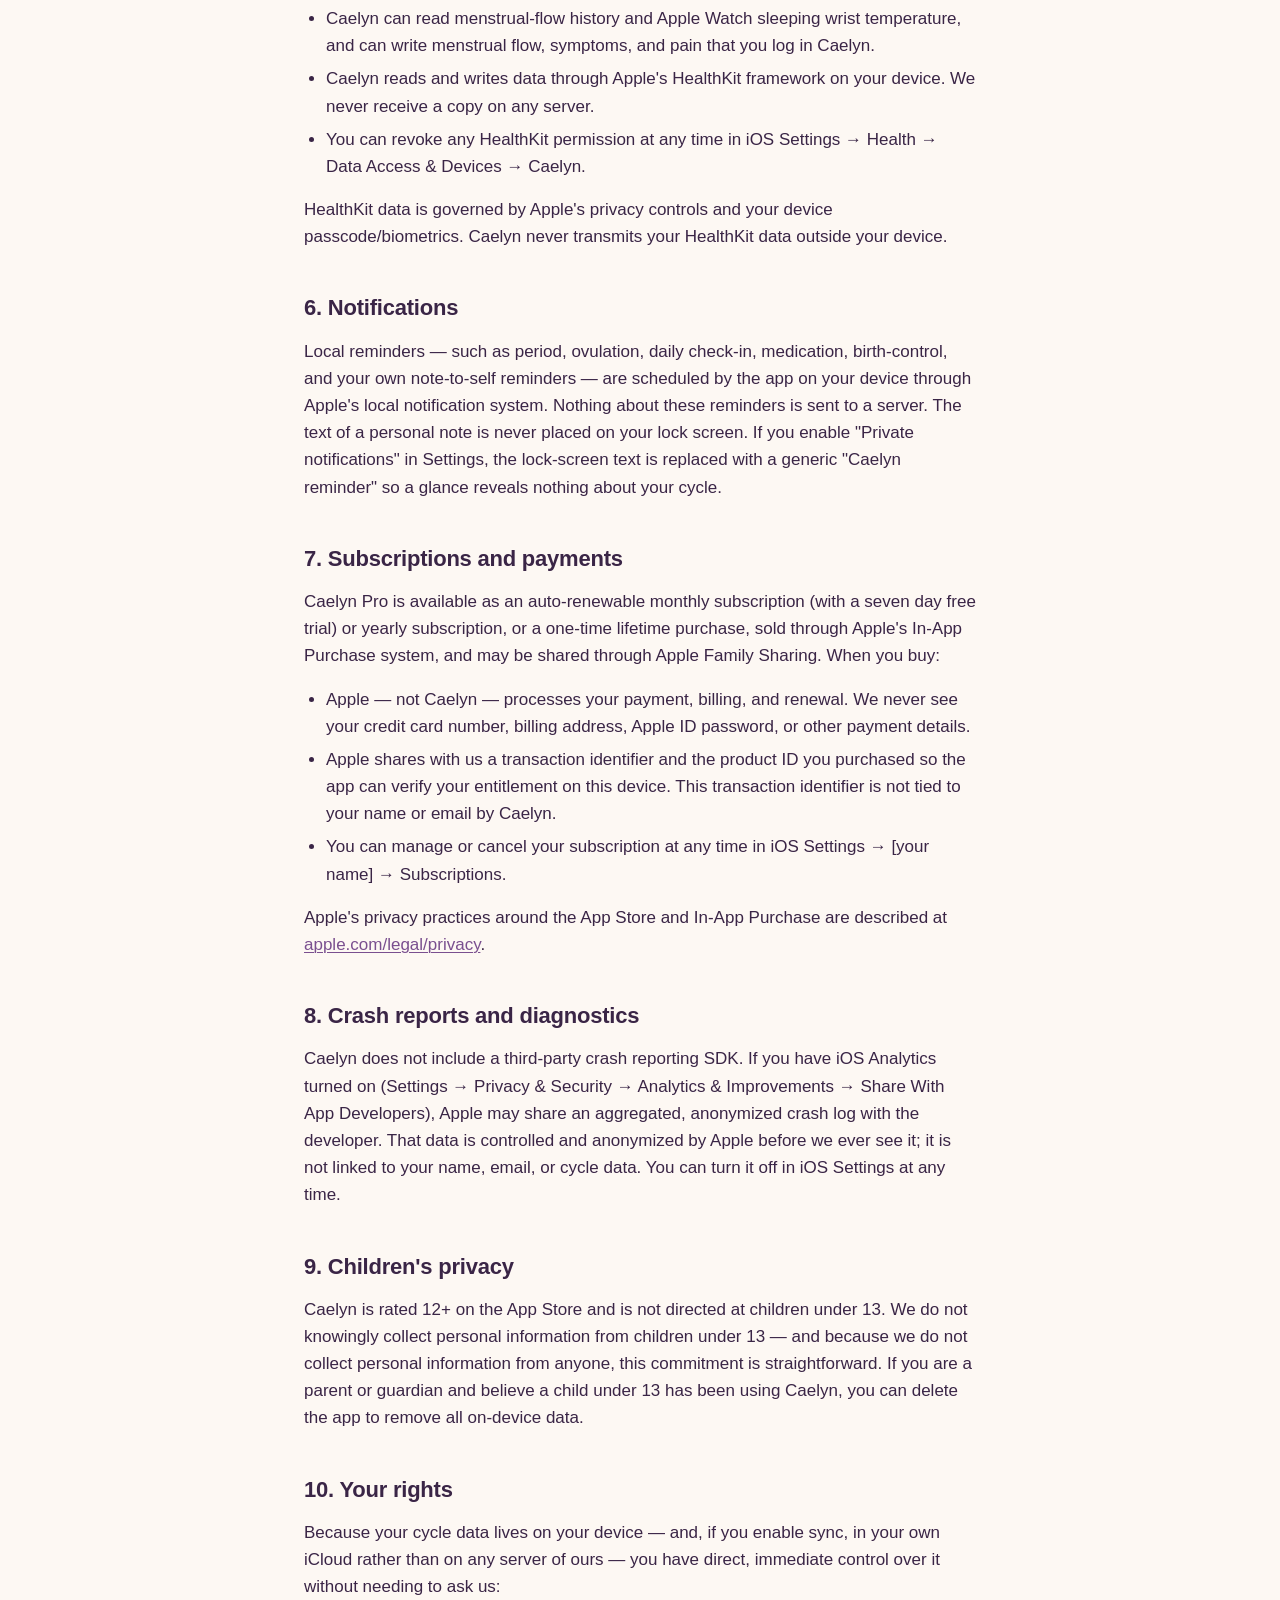
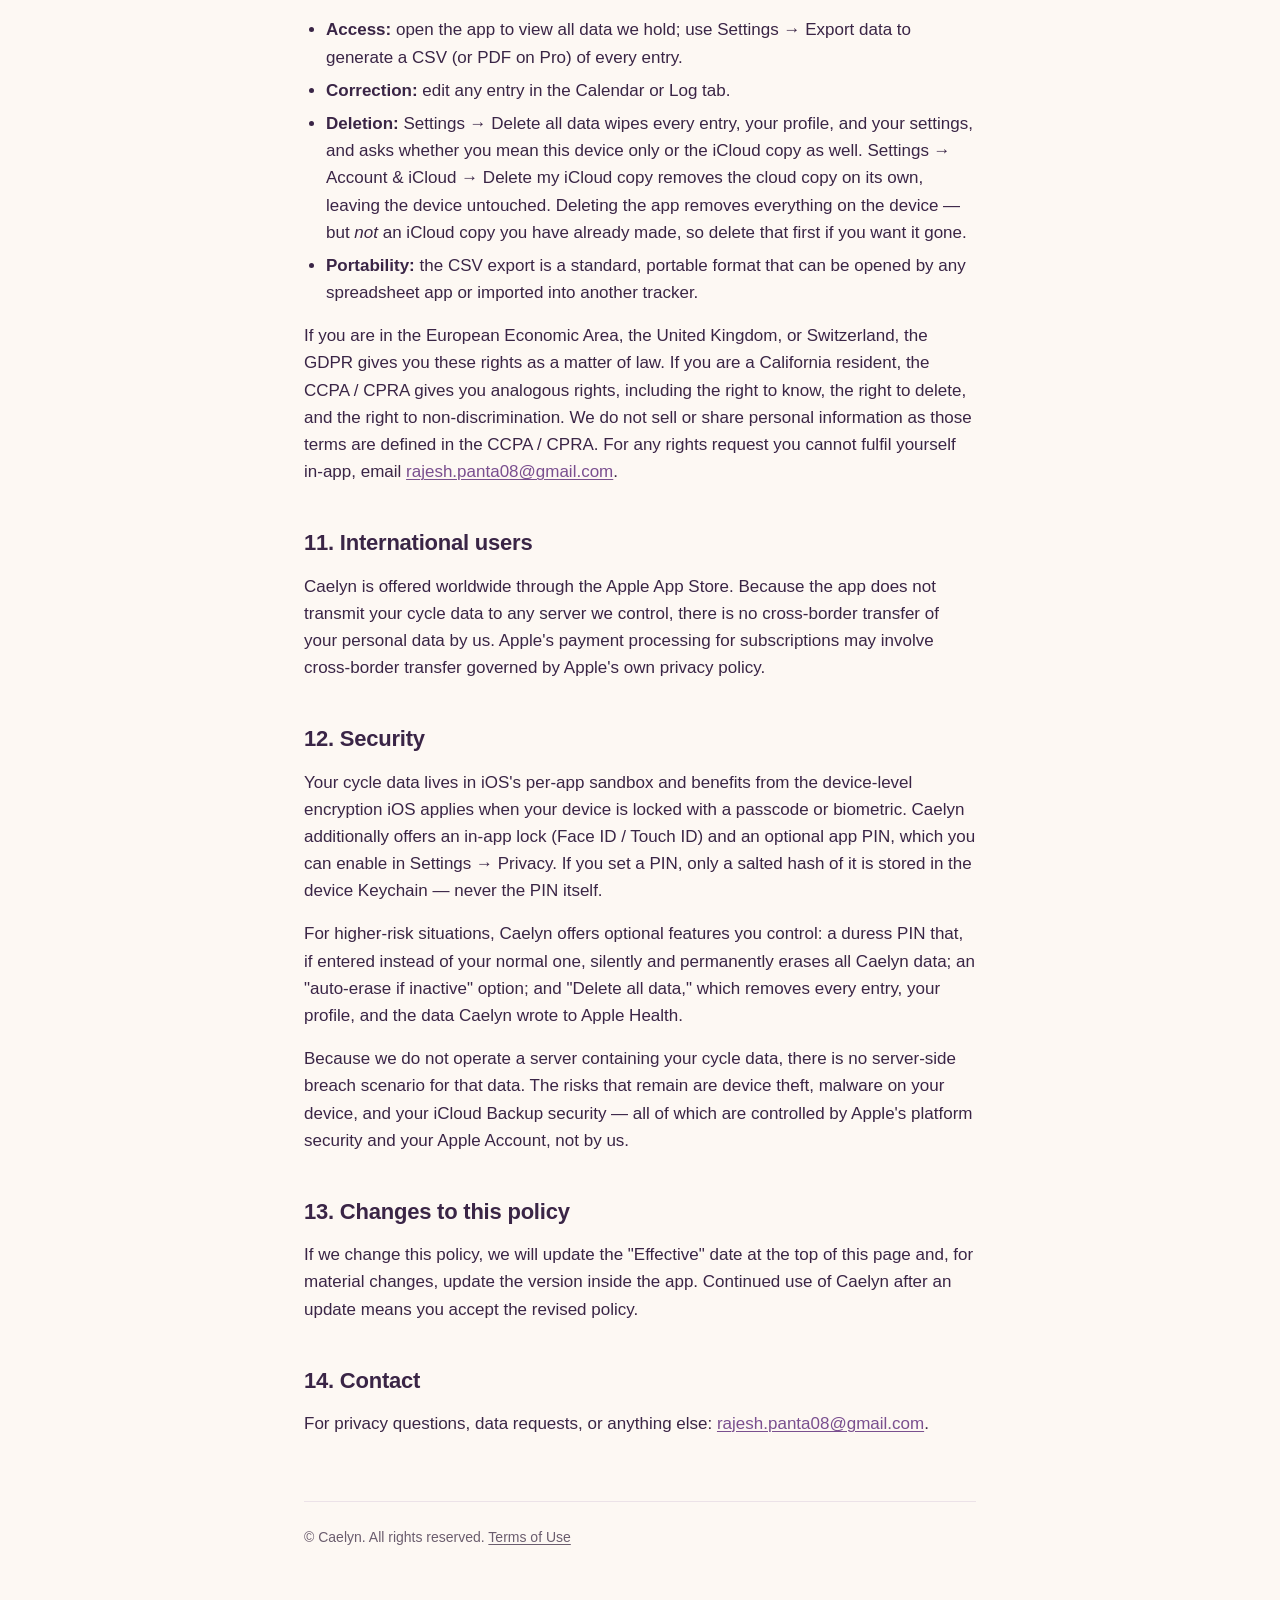
==== commit f2a7336d: "Privacy policy and App Review notes for an app that now syncs The policy said Caelyn "has no account" ====
--- a/docs/privacy.html
+++ b/docs/privacy.html
@@ -21,7 +21,7 @@
     <p class="lede">Caelyn is built so your cycle data stays on your device. This policy explains exactly what that means, what little information we may receive, and the rights you have over your data.</p>
 
     <div class="callout">
-      <strong>Plain‑English summary.</strong> Caelyn does not collect, sell, or share your cycle entries, symptoms, moods, notes, or any other health information, and we run no servers of our own. There are no analytics SDKs, no advertising trackers, and no third‑party data brokers in the app. Your cycle history lives only in a private database on your device — there is no cloud sync and no Caelyn server, so there is no copy of it anywhere else. If you delete the app, your cycle data is gone with it, so export a copy first if you want to keep it.
+      <strong>Plain‑English summary.</strong> Caelyn does not collect, sell, or share your cycle entries, symptoms, moods, notes, or any other health information, and we run no servers of our own. There are no analytics SDKs, no advertising trackers, and no third‑party data brokers in the app. Your cycle history lives in a private database on your device. If you switch on iCloud Sync, a copy is also kept in <em>your own</em> private iCloud — Apple's storage, tied to your Apple Account, which we cannot read and never receive. Sync is off unless you turn it on, and you can permanently delete the iCloud copy from inside the app at any time. There is still no Caelyn server and no Caelyn copy of your history.
     </div>
 
     <h2>1. Who we are</h2>
@@ -32,7 +32,8 @@
     <p>We want to be specific about what does <em>not</em> happen, because it is the unusual thing about Caelyn:</p>
     <ul>
       <li>We do not collect your cycle entries, period dates, flow levels, symptoms, mood check‑ins, pain logs, medication entries, or notes.</li>
-      <li>We do not collect your name, email address, phone number, or any account credentials. Caelyn has no account system.</li>
+      <li>We do not collect your email address or phone number. If you sign in with Apple, Caelyn asks Apple only for your name — never your email — and the only thing it keeps is an anonymous identifier Apple generates for this app. If you use Hide My Email, no relay address is created for Caelyn, because Caelyn does not ask for one.</li>
+      <li>The name Caelyn greets you by is one <em>you</em> type and confirm. It is stored on your device (and in your own iCloud if you enable sync), never sent to us.</li>
       <li>We do not collect your device identifier (IDFA), advertising ID, IP address, location, contacts, photos, or microphone input.</li>
       <li>We do not use third‑party analytics (no Google Analytics, no Firebase Analytics, no Mixpanel, no Amplitude, no Segment, no Sentry, etc.).</li>
       <li>We do not use advertising networks or behavioral tracking of any kind.</li>
@@ -49,12 +50,25 @@
     <p>This data is sandboxed by iOS — no other app on your device can read it. Caelyn does not back this database up to any server we control.</p>
     <p>If you have iCloud Backup enabled in iOS Settings, Apple may include the app's container in your encrypted iCloud backup. That backup is controlled by Apple and your Apple ID, not by Caelyn. You can review or disable this in iOS Settings → [your name] → iCloud → iCloud Backup.</p>
 
-    <h2>4. No cloud sync</h2>
-    <p>Caelyn does <strong>not</strong> sync your cycle data to iCloud or anywhere else. There is no cross-device sync feature in this version, and nothing about your cycle leaves the device apart from what you explicitly export or share with Apple Health.</p>
+    <h2>4. iCloud Sync — optional, and your iCloud, not ours</h2>
+    <p>Caelyn can keep your history available across your Apple devices using <strong>your own private iCloud database</strong>. It is off until you switch it on in Settings → Account &amp; iCloud.</p>
     <ul>
-      <li>Because there is no cloud copy, deleting the app (or erasing the device) deletes your cycle history with it. Settings → Export data saves a CSV or PDF you control, and Settings → Import data reads a Caelyn CSV back in — that export is your backup.</li>
-      <li>The one exception is Apple's own device backup described above, which is controlled by you and Apple, not by Caelyn.</li>
-      <li>If a private cross-device sync feature is added in a future version, it will be opt-in, clearly labelled in the app, and described here before it ships.</li>
+      <li>The copy lives in your personal iCloud account, in a private database only you can reach. It is Apple's storage, governed by Apple's privacy policy and your Apple Account.</li>
+      <li><strong>We never receive it and cannot read it.</strong> Caelyn still runs no servers. Nothing is stored in a public or shared iCloud database, ever.</li>
+      <li>With sync off, nothing about your cycle leaves the device apart from what you explicitly export or share with Apple Health. Deleting the app then deletes your history with it, so Settings → Export data is your backup.</li>
+      <li>You can permanently delete the iCloud copy at any time: Settings → Account &amp; iCloud → <em>Delete my iCloud copy</em>. That removes the cloud copy and leaves everything on your device untouched. Turning sync off on its own does <em>not</em> remove a copy already made — the delete action stays available for exactly that reason.</li>
+      <li>Settings → Delete all data asks whether you mean this device only, or this device and the iCloud copy.</li>
+      <li>Some things deliberately never sync, because they belong to one device: your app lock PIN, your Apple Health connection and permissions, and the position Caelyn has reached when reading from Apple Health.</li>
+    </ul>
+
+    <h2>4a. Signing in with Apple — optional</h2>
+    <p>Caelyn offers Sign in with Apple purely for identity and personalization. <strong>It is never required.</strong> Every feature works signed out, and your cycle history exists whether or not you ever sign in.</p>
+    <ul>
+      <li>Caelyn requests your <strong>name only</strong>. It does not request your email address.</li>
+      <li>Apple gives the name once, on the first authorization. Caelyn treats it as a <em>suggestion</em> and asks what you would like to be called; the name you confirm is the one used.</li>
+      <li>The only credential kept is Apple's anonymous per-app identifier, stored in the device Keychain and marked so it never travels to another device.</li>
+      <li><strong>Signing out never deletes anything.</strong> Neither does deleting your Caelyn account — that removes the Apple sign-in and nothing else. Deleting your history is a separate, clearly-labelled choice, because losing an account should never mean losing years of tracking.</li>
+      <li>Deleting your Caelyn account does not cancel a Caelyn Pro subscription. Apple bills that, and it continues until you cancel it with Apple.</li>
     </ul>
 
     <h2>5. Apple HealthKit</h2>
@@ -86,11 +100,11 @@
     <p>Caelyn is rated 12+ on the App Store and is not directed at children under 13. We do not knowingly collect personal information from children under 13 — and because we do not collect personal information from anyone, this commitment is straightforward. If you are a parent or guardian and believe a child under 13 has been using Caelyn, you can delete the app to remove all on‑device data.</p>
 
     <h2>10. Your rights</h2>
-    <p>Because all your cycle data is on your device, you have direct, immediate control over it without needing to ask us:</p>
+    <p>Because your cycle data lives on your device — and, if you enable sync, in your own iCloud rather than on any server of ours — you have direct, immediate control over it without needing to ask us:</p>
     <ul>
       <li><strong>Access:</strong> open the app to view all data we hold; use Settings → Export data to generate a CSV (or PDF on Pro) of every entry.</li>
       <li><strong>Correction:</strong> edit any entry in the Calendar or Log tab.</li>
-      <li><strong>Deletion:</strong> Settings → Delete all data wipes every entry, your profile, and your settings. Deleting the app from iOS also removes everything.</li>
+      <li><strong>Deletion:</strong> Settings → Delete all data wipes every entry, your profile, and your settings, and asks whether you mean this device only or the iCloud copy as well. Settings → Account &amp; iCloud → Delete my iCloud copy removes the cloud copy on its own, leaving the device untouched. Deleting the app removes everything on the device — but <em>not</em> an iCloud copy you have already made, so delete that first if you want it gone.</li>
       <li><strong>Portability:</strong> the CSV export is a standard, portable format that can be opened by any spreadsheet app or imported into another tracker.</li>
     </ul>
     <p>If you are in the European Economic Area, the United Kingdom, or Switzerland, the GDPR gives you these rights as a matter of law. If you are a California resident, the CCPA / CPRA gives you analogous rights, including the right to know, the right to delete, and the right to non‑discrimination. We do not sell or share personal information as those terms are defined in the CCPA / CPRA. For any rights request you cannot fulfil yourself in‑app, email <a href="mailto:rajesh.panta08@gmail.com">rajesh.panta08@gmail.com</a>.</p>
